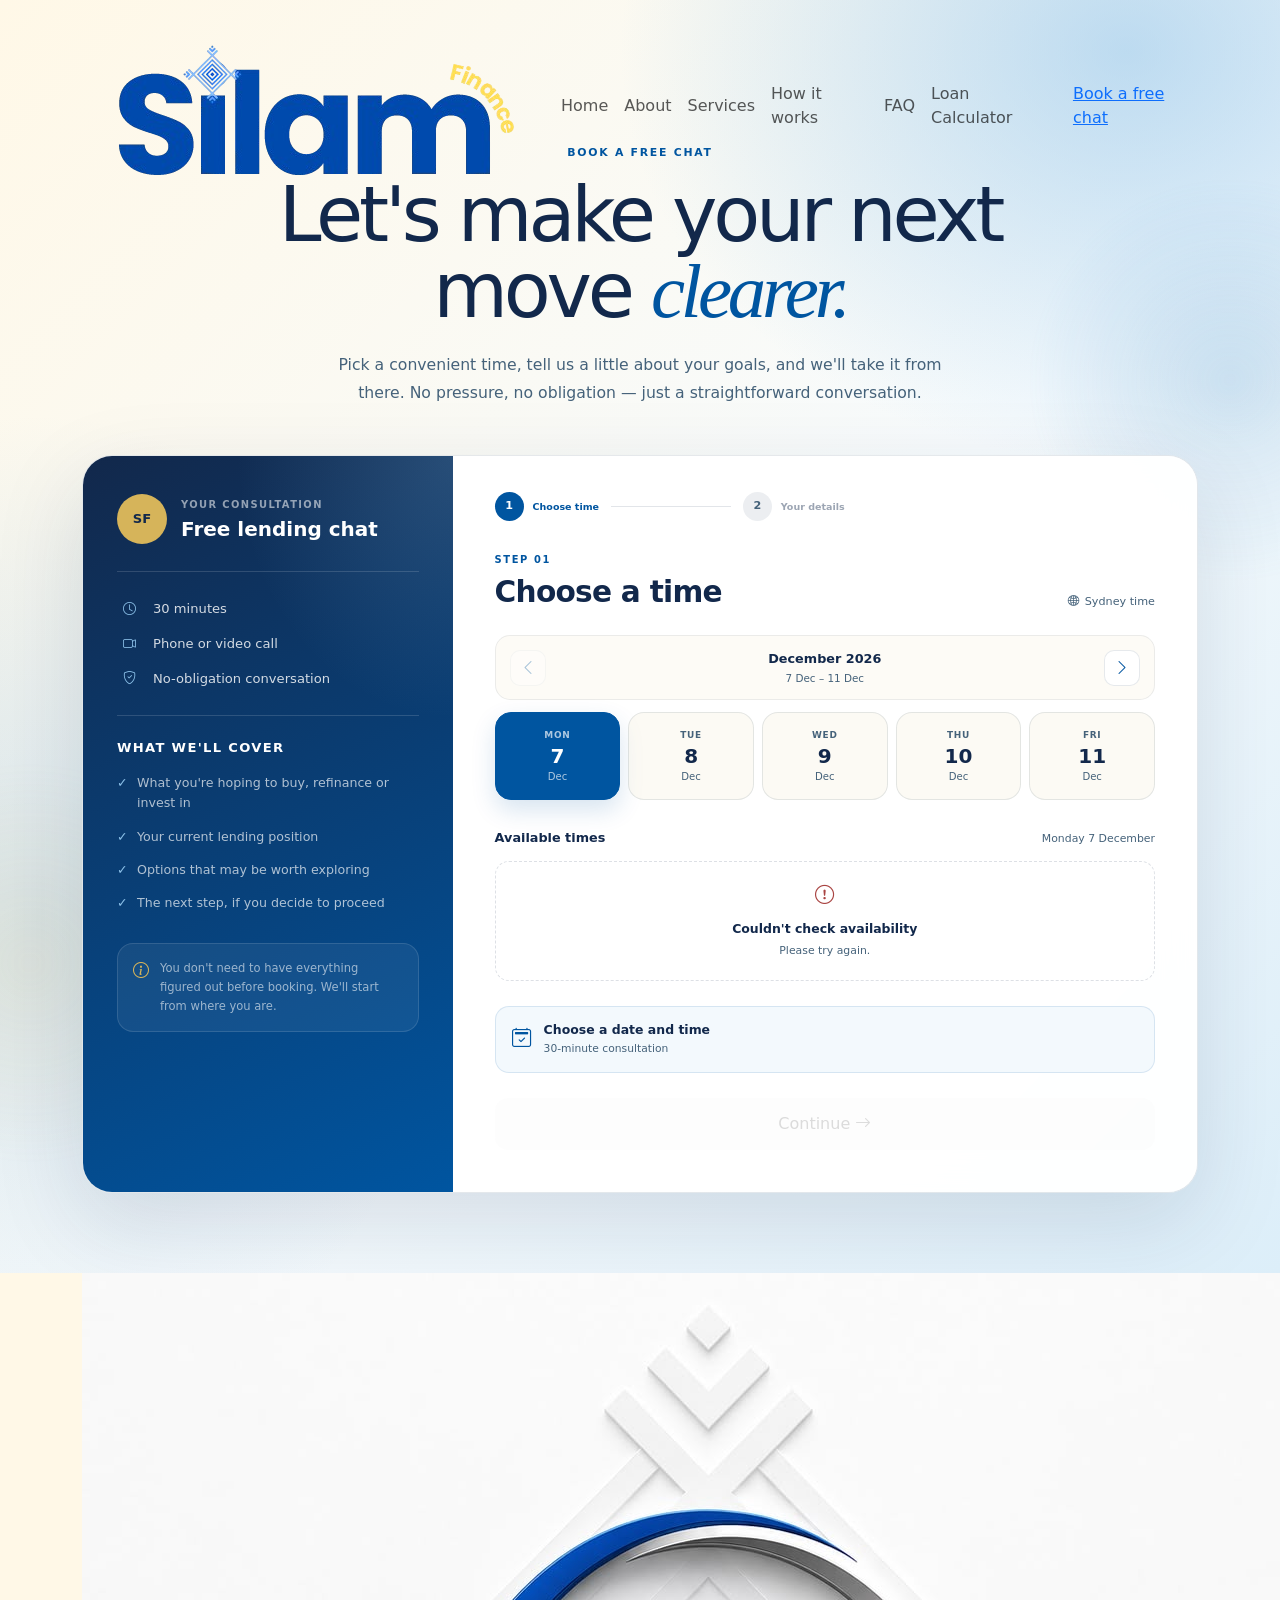
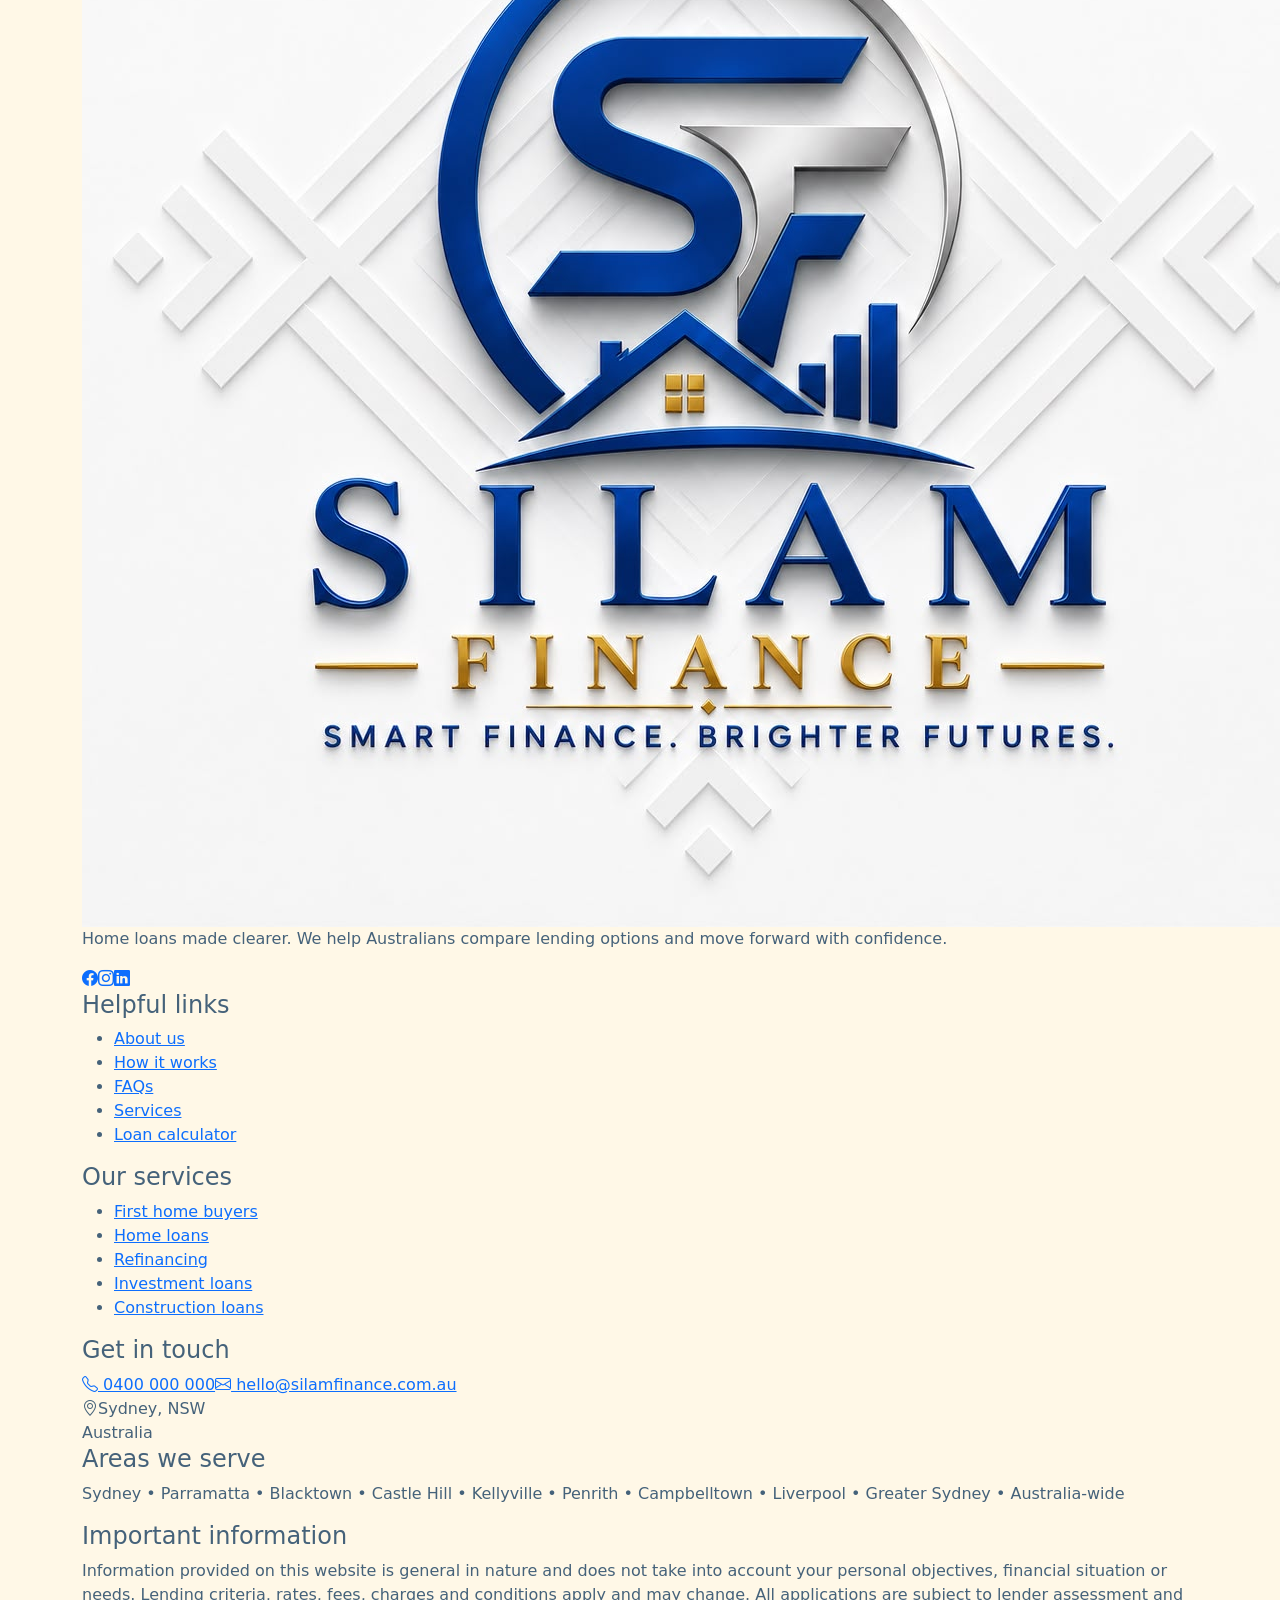
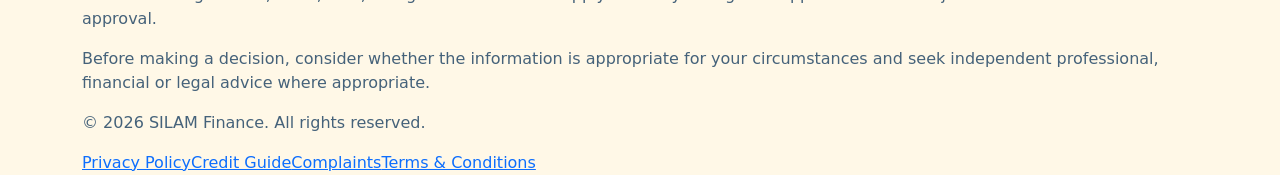
==== appointment.html @ 94c99430 "Add files via upload" ====
<!doctype html>
<html lang="en">
<head>
<meta charset="utf-8">
<meta name="viewport" content="width=device-width, initial-scale=1">
<meta name="description" content="Book a free consultation with SILAM Finance. Choose an available time and tell us how we can help.">
<title>Book a Free Chat | SILAM Finance</title>
<link rel="icon" type="image/jpeg" href="Images/logo.jpeg">
<link rel="apple-touch-icon" href="title.png">
<link rel="preconnect" href="https://fonts.googleapis.com">
<link rel="preconnect" href="https://fonts.gstatic.com" crossorigin>
<link href="https://fonts.googleapis.com/css2?family=DM+Sans:wght@400;500;600;700&display=swap" rel="stylesheet">
<link rel="stylesheet" href="https://cdn.jsdelivr.net/npm/bootstrap@5.3.3/dist/css/bootstrap.min.css">
<link rel="stylesheet" href="https://cdn.jsdelivr.net/npm/bootstrap-icons@1.11.3/font/bootstrap-icons.css">
<link rel="stylesheet" href="appointment.css">
</head>
<body class="appointment-page">
<nav class="navbar navbar-expand-lg fixed-top custom-nav">
<div class="container">
<a class="navbar-brand" href="home.html" aria-label="SILAM Finance home"><img src="Images/title.png" alt="SILAM Finance" class="navbar-logo"></a>
<button class="navbar-toggler" type="button" data-bs-toggle="collapse" data-bs-target="#appointmentMenu" aria-controls="appointmentMenu" aria-expanded="false" aria-label="Toggle navigation"><i class="bi bi-list"></i></button>
<div class="collapse navbar-collapse" id="appointmentMenu">
<ul class="navbar-nav ms-auto align-items-lg-center">
<li class="nav-item"><a class="nav-link" href="home.html#home">Home</a></li>
<li class="nav-item"><a class="nav-link" href="home.html#about">About</a></li>
<li class="nav-item"><a class="nav-link" href="home.html#services">Services</a></li>
<li class="nav-item"><a class="nav-link" href="home.html#process">How it works</a></li>
<li class="nav-item"><a class="nav-link" href="home.html#faq">FAQ</a></li>
<li class="nav-item"><a class="nav-link" href="calculator.html">Loan Calculator</a></li>
<li class="nav-item ms-lg-3"><a href="appointment.html" class="custom-btn nav-cta active-page">Book a free chat</a></li>
</ul>
</div></div></nav>

<main>
<section class="appointment-hero">
<div class="appointment-orb appointment-orb-one" aria-hidden="true"></div>
<div class="appointment-orb appointment-orb-two" aria-hidden="true"></div>
<div class="container">
<div class="appointment-intro text-center">
<p class="section-label">BOOK A FREE CHAT</p>
<h1>Let's make your next move <span>clearer.</span></h1>
<p class="appointment-lead">Pick a convenient time, tell us a little about your goals, and we'll take it from there. No pressure, no obligation — just a straightforward conversation.</p>
</div>

<div class="appointment-layout">
<aside class="appointment-sidebar">
<div class="booking-host"><div class="host-avatar">SF</div><div><span class="host-label">YOUR CONSULTATION</span><h2>Free lending chat</h2></div></div>
<div class="booking-meta">
<div><i class="bi bi-clock"></i><span>30 minutes</span></div>
<div><i class="bi bi-camera-video"></i><span>Phone or video call</span></div>
<div><i class="bi bi-shield-check"></i><span>No-obligation conversation</span></div>
</div>
<div class="sidebar-copy"><h3>What we'll cover</h3><ul>
<li>What you're hoping to buy, refinance or invest in</li>
<li>Your current lending position</li>
<li>Options that may be worth exploring</li>
<li>The next step, if you decide to proceed</li>
</ul></div>
<div class="sidebar-note"><i class="bi bi-info-circle"></i><p>You don't need to have everything figured out before booking. We'll start from where you are.</p></div>
</aside>

<section class="booking-card" aria-label="Book an appointment">
<div class="booking-progress" aria-label="Booking progress">
<div class="progress-step is-active" id="progressTime"><span>1</span><small>Choose time</small></div>
<div class="progress-line"></div>
<div class="progress-step" id="progressDetails"><span>2</span><small>Your details</small></div>
</div>
<div id="liveAlert" class="booking-alert" role="alert" aria-live="polite" hidden></div>

<form id="appointmentForm" novalidate>
<div class="booking-step" id="timeStep">
<div class="step-heading"><div><p class="mini-label">STEP 01</p><h2>Choose a time</h2></div><span class="timezone"><i class="bi bi-globe2"></i> Sydney time</span></div>

<div class="calendar-header">
<button type="button" class="calendar-nav" id="prevDays" aria-label="Previous dates"><i class="bi bi-chevron-left"></i></button>
<div><strong id="monthLabel">Available dates</strong><small id="dateRangeLabel">Loading availability…</small></div>
<button type="button" class="calendar-nav" id="nextDays" aria-label="Next dates"><i class="bi bi-chevron-right"></i></button>
</div>
<div class="date-strip" id="dateStrip" role="group" aria-label="Choose a date"></div>
<div class="time-heading"><span>Available times</span><small id="selectedDateLabel">Choose a date</small></div>
<div class="time-grid" id="timeGrid" role="group" aria-label="Choose a time"></div>

<div class="booking-selection" id="bookingSelection" aria-live="polite"><i class="bi bi-calendar2-check"></i><span><strong id="selectionSummary">Choose a date and time</strong><small>30-minute consultation</small></span></div>
<button type="button" class="custom-btn custom-btn-lg continue-btn" id="continueBtn" disabled>Continue <i class="bi bi-arrow-right"></i></button>
</div>

<div class="booking-step d-none" id="detailsStep">
<div class="step-heading"><div><p class="mini-label">STEP 02</p><h2>Your details</h2></div><button type="button" class="back-btn" id="backBtn"><i class="bi bi-arrow-left"></i> Change time</button></div>
<div class="selected-slot"><i class="bi bi-calendar2-event"></i><div><small>YOUR SELECTED TIME</small><strong id="detailsSlot">—</strong></div></div>
<div class="row g-3">
<div class="col-md-6"><label for="firstName">First name</label><input id="firstName" name="firstName" class="form-control" type="text" autocomplete="given-name" required></div>
<div class="col-md-6"><label for="lastName">Last name</label><input id="lastName" name="lastName" class="form-control" type="text" autocomplete="family-name" required></div>
<div class="col-md-6"><label for="email">Email address</label><input id="email" name="email" class="form-control" type="email" autocomplete="email" required></div>
<div class="col-md-6"><label for="phone">Phone number</label><input id="phone" name="phone" class="form-control" type="tel" autocomplete="tel" required></div>
<div class="col-12"><label for="reason">What can we help with?</label><select id="reason" name="reason" class="form-select" required><option value="" selected disabled>Select an option</option><option>Buying my first home</option><option>Buying another home</option><option>Refinancing</option><option>Investment lending</option><option>Construction lending</option><option>Commercial lending</option><option>I'm not sure yet</option></select></div>
<div class="col-12"><label for="message">Anything you'd like us to know? <span>Optional</span></label><textarea id="message" name="message" class="form-control" rows="4" placeholder="For example, tell us where you are in the process or what you'd like to discuss."></textarea></div>
</div>
<label class="consent-check"><input type="checkbox" id="consent" required><span>I understand this is an initial consultation and that no loan application is submitted by booking this chat.</span></label>
<button type="submit" class="custom-btn custom-btn-lg submit-btn" id="submitBtn"><span class="btn-label">Request my appointment</span><span class="btn-loading" hidden><span class="spinner-border spinner-border-sm" aria-hidden="true"></span> Booking…</span><i class="bi bi-arrow-up-right"></i></button>
<p class="form-disclaimer">Your details are used to arrange your consultation. Your appointment is only confirmed after the booking service accepts the selected time.</p>
</div>

<div class="booking-success d-none" id="successStep">
<div class="success-icon"><i class="bi bi-check2"></i></div><p class="mini-label">BOOKING CONFIRMED</p>
<h2>You're all set to <span>start.</span></h2>
<p id="successMessage">Your consultation has been booked successfully.</p>
<div class="success-summary"><i class="bi bi-calendar2-check"></i><strong id="successSlot">—</strong></div>
<p class="confirmation-code" id="confirmationCode"></p>
<a href="home.html" class="text-link">Back to SILAM Finance <i class="bi bi-arrow-right"></i></a>
</div>
</form>
</section></div></div></section></main>

<footer class="site-footer appointment-footer"><div class="container">
<div class="footer-top">
<div class="footer-brand"><a class="footer-logo" href="home.html"><img src="Images/logo.jpeg" alt="SILAM Finance Logo" class="footer-logo-img"></a><p>Home loans made clearer. We help Australians compare lending options and move forward with confidence.</p><div class="footer-socials"><a href="#" aria-label="Facebook"><i class="bi bi-facebook"></i></a><a href="#" aria-label="Instagram"><i class="bi bi-instagram"></i></a><a href="#" aria-label="LinkedIn"><i class="bi bi-linkedin"></i></a></div></div>
<div class="footer-column"><h4>Helpful links</h4><ul><li><a href="home.html#about">About us</a></li><li><a href="home.html#process">How it works</a></li><li><a href="home.html#faq">FAQs</a></li><li><a href="home.html#services">Services</a></li><li><a href="calculator.html">Loan calculator</a></li></ul></div>
<div class="footer-column"><h4>Our services</h4><ul><li><a href="home.html#services">First home buyers</a></li><li><a href="home.html#services">Home loans</a></li><li><a href="home.html#services">Refinancing</a></li><li><a href="home.html#services">Investment loans</a></li><li><a href="home.html#services">Construction loans</a></li></ul></div>
<div class="footer-column footer-contact"><h4>Get in touch</h4><a href="tel:0400000000"><i class="bi bi-telephone"></i> 0400 000 000</a><a href="mailto:hello@silamfinance.com.au"><i class="bi bi-envelope"></i> hello@silamfinance.com.au</a><div class="footer-address"><i class="bi bi-geo-alt"></i><span>Sydney, NSW<br>Australia</span></div></div>
</div>
<div class="footer-areas"><h4>Areas we serve</h4><p>Sydney • Parramatta • Blacktown • Castle Hill • Kellyville • Penrith • Campbelltown • Liverpool • Greater Sydney • Australia-wide</p></div>
<div class="footer-disclaimer"><h4>Important information</h4><p>Information provided on this website is general in nature and does not take into account your personal objectives, financial situation or needs. Lending criteria, rates, fees, charges and conditions apply and may change. All applications are subject to lender assessment and approval.</p><p>Before making a decision, consider whether the information is appropriate for your circumstances and seek independent professional, financial or legal advice where appropriate.</p></div>
<div class="footer-bottom"><p>© <span id="year"></span> SILAM Finance. All rights reserved.</p><div><a href="#">Privacy Policy</a><a href="#">Credit Guide</a><a href="#">Complaints</a><a href="#">Terms &amp; Conditions</a></div></div>
</div></footer>

<script src="https://cdn.jsdelivr.net/npm/bootstrap@5.3.3/dist/js/bootstrap.bundle.min.js"></script>
<script src="appointment.js"></script>
</body>
</html>
---- appointment.css ----
:root{--paper:#fff8e7;--paper-deep:#f6f0df;--sky:#8cc1e9;--sky-light:#b9ddf2;--bluebird:#438bc4;--blueberry:#0055a0;--ocean:#12284b;--ink:#173653;--copy:#45627a;--gold:#d6b45a;--white:#fff;--line:rgba(18,40,75,.10)}
.appointment-page{background:var(--paper);color:var(--copy)}
.appointment-hero{position:relative;isolation:isolate;overflow:hidden;min-height:100vh;padding:145px 0 80px;background:radial-gradient(ellipse 55% 45% at 88% 4%,rgba(140,193,233,.55),transparent 72%),radial-gradient(ellipse 45% 55% at 3% 72%,rgba(67,139,196,.18),transparent 72%),linear-gradient(135deg,var(--paper) 0%,#f7fbfd 56%,#dceef9 100%)}
.appointment-intro{position:relative;z-index:2;max-width:800px;margin:0 auto 48px}
.appointment-intro .section-label{justify-content:center;color:var(--blueberry);font-size:.68rem;font-weight:800;letter-spacing:.16em}
.appointment-intro h1{margin:10px 0 0;color:var(--ocean);font-size:clamp(2.8rem,6vw,5.3rem);font-weight:500;line-height:.98;letter-spacing:-.055em}
.appointment-intro h1 span,.booking-success h2 span{color:var(--blueberry);font-family:Georgia,"Times New Roman",serif;font-style:italic;font-weight:400}
.appointment-lead{max-width:650px;margin:22px auto 0;color:var(--copy);font-size:.98rem;line-height:1.8}
.appointment-orb{position:absolute;z-index:-1;pointer-events:none;border-radius:50%;filter:blur(3px)}
.appointment-orb-one{top:170px;right:-160px;width:420px;height:420px;background:radial-gradient(circle,rgba(67,139,196,.18),transparent 68%)}
.appointment-orb-two{bottom:100px;left:-180px;width:420px;height:420px;background:radial-gradient(circle,rgba(214,180,90,.12),transparent 68%)}
.appointment-layout{position:relative;z-index:2;display:grid;grid-template-columns:minmax(275px,.72fr) minmax(600px,1.45fr);max-width:1140px;margin:0 auto;overflow:hidden;border:1px solid var(--line);border-radius:30px;background:rgba(255,255,255,.78);box-shadow:0 30px 90px rgba(18,40,75,.13);backdrop-filter:blur(16px)}
.appointment-sidebar{padding:38px 34px;color:var(--white);background:radial-gradient(ellipse 90% 55% at 100% 0%,rgba(140,193,233,.20),transparent 65%),linear-gradient(155deg,var(--ocean),var(--blueberry))}
.booking-host{display:flex;align-items:center;gap:14px;padding-bottom:27px;border-bottom:1px solid rgba(255,255,255,.14)}
.host-avatar{width:50px;height:50px;display:grid;place-items:center;flex:0 0 auto;border-radius:50%;background:var(--gold);color:var(--ocean);font-size:.82rem;font-weight:800}
.host-label{display:block;margin-bottom:4px;color:rgba(255,255,255,.55);font-size:.62rem;font-weight:800;letter-spacing:.14em}
.booking-host h2{margin:0;color:var(--white);font-size:1.25rem;font-weight:600}
.booking-meta{display:grid;gap:15px;padding:27px 0}.booking-meta div{display:flex;align-items:center;gap:12px;color:rgba(255,255,255,.82);font-size:.82rem}.booking-meta i{width:24px;color:var(--sky);text-align:center}
.sidebar-copy{padding-top:24px;border-top:1px solid rgba(255,255,255,.14)}.sidebar-copy h3{margin:0 0 17px;color:#fff;font-size:.82rem;font-weight:800;letter-spacing:.1em;text-transform:uppercase}.sidebar-copy ul{display:grid;gap:13px;padding:0;margin:0;list-style:none}.sidebar-copy li{position:relative;padding-left:20px;color:rgba(255,255,255,.68);font-size:.79rem;line-height:1.6}.sidebar-copy li:before{content:"✓";position:absolute;left:0;color:var(--sky);font-weight:800}
.sidebar-note{display:flex;gap:11px;margin-top:30px;padding:15px;border:1px solid rgba(255,255,255,.12);border-radius:16px;background:rgba(255,255,255,.06)}.sidebar-note i{flex:0 0 auto;color:var(--gold)}.sidebar-note p{margin:0;color:rgba(255,255,255,.58);font-size:.72rem;line-height:1.65}
.booking-card{min-width:0;padding:36px 42px 42px;background:rgba(255,255,255,.84)}
.booking-progress{display:flex;align-items:center;width:min(100%,350px);margin-bottom:32px}.progress-step{display:flex;align-items:center;gap:9px;color:rgba(18,40,75,.42);font-size:.68rem;font-weight:700;white-space:nowrap}.progress-step span{width:29px;height:29px;display:grid;place-items:center;border-radius:50%;background:rgba(18,40,75,.08);color:var(--copy);font-size:.7rem}.progress-step.is-active{color:var(--blueberry)}.progress-step.is-active span{background:var(--blueberry);color:#fff}.progress-line{flex:1;min-width:28px;height:1px;margin:0 12px;background:rgba(18,40,75,.12)}
.booking-alert{margin:0 0 20px;padding:12px 14px;border:1px solid rgba(180,40,40,.18);border-radius:12px;background:rgba(180,40,40,.06);color:#8b2929;font-size:.76rem;line-height:1.5}.booking-alert.success{border-color:rgba(0,85,160,.18);background:rgba(140,193,233,.10);color:var(--blueberry)}
.step-heading{display:flex;align-items:flex-end;justify-content:space-between;gap:20px;margin-bottom:24px}.mini-label{margin:0 0 7px;color:var(--blueberry);font-size:.62rem;font-weight:800;letter-spacing:.16em}.step-heading h2{margin:0;color:var(--ocean);font-size:1.85rem;font-weight:600;letter-spacing:-.025em}.timezone{display:inline-flex;align-items:center;gap:6px;color:var(--copy);font-size:.7rem;white-space:nowrap}
.calendar-header{display:flex;align-items:center;justify-content:space-between;gap:15px;margin-bottom:12px;padding:13px 14px;border:1px solid rgba(18,40,75,.08);border-radius:15px;background:rgba(246,240,223,.28)}.calendar-header>div{display:flex;flex-direction:column;gap:3px;text-align:center}.calendar-header strong{color:var(--ocean);font-size:.8rem}.calendar-header small{color:var(--copy);font-size:.65rem}.calendar-nav{width:36px;height:36px;display:grid;place-items:center;border:1px solid var(--line);border-radius:10px;background:#fff;color:var(--blueberry);transition:.2s}.calendar-nav:hover:not(:disabled){transform:translateY(-1px);border-color:rgba(0,85,160,.28)}.calendar-nav:disabled{opacity:.35;cursor:not-allowed}
.date-strip{display:grid;grid-template-columns:repeat(5,1fr);gap:8px}.date-option,.time-option{border:1px solid var(--line);background:rgba(246,240,223,.34);color:var(--ocean);cursor:pointer;transition:border-color .2s,background .2s,color .2s,transform .2s,box-shadow .2s}.date-option{min-height:88px;display:flex;flex-direction:column;align-items:center;justify-content:center;gap:2px;border-radius:16px}.date-option span{color:var(--copy);font-size:.56rem;font-weight:800;letter-spacing:.08em}.date-option strong{font-size:1.25rem;font-weight:600;line-height:1.1}.date-option small{color:var(--copy);font-size:.63rem}.date-option:hover,.time-option:hover{transform:translateY(-2px);border-color:rgba(0,85,160,.28)}.date-option.selected,.time-option.selected{border-color:var(--blueberry);background:var(--blueberry);color:#fff;box-shadow:0 10px 25px rgba(0,85,160,.16)}.date-option.selected span,.date-option.selected small{color:rgba(255,255,255,.68)}
.time-heading{display:flex;align-items:baseline;justify-content:space-between;gap:20px;margin:28px 0 13px}.time-heading>span{color:var(--ocean);font-size:.8rem;font-weight:800}.time-heading small{color:var(--copy);font-size:.68rem}.time-grid{display:grid;grid-template-columns:repeat(4,1fr);gap:9px}.time-option{min-height:46px;border-radius:12px;font-size:.76rem;font-weight:700}
.booking-selection,.selected-slot{display:flex;align-items:center;gap:13px;margin:25px 0;padding:14px 16px;border:1px solid rgba(0,85,160,.12);border-radius:14px;background:rgba(140,193,233,.10)}.booking-selection>i,.selected-slot>i{color:var(--blueberry);font-size:1.2rem}.booking-selection span,.selected-slot div{display:flex;flex-direction:column;gap:2px}.booking-selection strong,.selected-slot strong{color:var(--ocean);font-size:.78rem}.booking-selection small,.selected-slot small{color:var(--copy);font-size:.67rem}.selected-slot small{color:var(--blueberry);font-weight:800;letter-spacing:.12em}
.continue-btn,.submit-btn{width:100%}.custom-btn-lg{min-height:52px;border:0;border-radius:13px}.continue-btn:disabled{opacity:.48;cursor:not-allowed;transform:none}.back-btn{padding:7px 0;border:0;background:transparent;color:var(--blueberry);font-size:.73rem;font-weight:700}.back-btn:hover{color:var(--ocean)}
.booking-card label:not(.consent-check){display:block;margin:0 0 7px;color:var(--ocean);font-size:.73rem;font-weight:700}.booking-card label span{color:rgba(69,98,122,.65);font-weight:500}.booking-card .form-control,.booking-card .form-select{min-height:48px;border:1px solid rgba(18,40,75,.12);border-radius:12px;background:rgba(255,255,255,.8);color:var(--ocean);font-size:.8rem;box-shadow:none}.booking-card textarea.form-control{min-height:105px;resize:vertical}.booking-card .form-control::placeholder{color:rgba(69,98,122,.48)}.booking-card .form-control:focus,.booking-card .form-select:focus{border-color:rgba(0,85,160,.45);box-shadow:0 0 0 4px rgba(0,85,160,.08)}
.consent-check{display:flex;align-items:flex-start;gap:10px;margin:20px 0;color:var(--copy);font-size:.68rem;line-height:1.6;cursor:pointer}.consent-check input{width:16px;height:16px;flex:0 0 auto;margin-top:2px;accent-color:var(--blueberry)}
.form-disclaimer{margin:13px 0 0;color:rgba(69,98,122,.58);font-size:.62rem;line-height:1.65;text-align:center}.btn-loading{align-items:center;gap:8px}
.booking-success{min-height:500px;display:flex;flex-direction:column;align-items:center;justify-content:center;padding:30px;text-align:center}.success-icon{width:68px;height:68px;display:grid;place-items:center;margin-bottom:22px;border-radius:50%;background:var(--blueberry);color:#fff;font-size:1.7rem;box-shadow:0 18px 40px rgba(0,85,160,.2)}.booking-success h2{margin:0;color:var(--ocean);font-size:clamp(2rem,4vw,3.2rem);font-weight:500;letter-spacing:-.04em}.booking-success>p:not(.mini-label):not(.confirmation-code){max-width:500px;margin:16px auto 24px;color:var(--copy);font-size:.88rem;line-height:1.75}.success-summary{display:inline-flex;align-items:center;gap:10px;margin-bottom:12px;padding:13px 17px;border-radius:13px;background:rgba(140,193,233,.12);color:var(--ocean);font-size:.78rem}.success-summary i{color:var(--blueberry)}.confirmation-code{margin:0 0 24px;color:var(--blueberry);font-size:.72rem;font-weight:800;letter-spacing:.08em}.appointment-page .text-link{color:var(--blueberry);text-decoration:none;font-weight:700}.appointment-page .text-link:hover{color:var(--ocean)}
@media(max-width:991.98px){.appointment-hero{padding-top:125px}.appointment-layout{grid-template-columns:1fr;max-width:760px}.appointment-sidebar{padding:30px}.sidebar-copy{display:none}.sidebar-note{margin-top:5px}.booking-card{padding:34px}}
@media(max-width:767.98px){.appointment-hero{padding:112px 0 55px}.appointment-intro{margin-bottom:35px}.appointment-intro h1{font-size:clamp(2.7rem,13vw,4rem)}.appointment-lead{font-size:.9rem}.appointment-layout{border-radius:22px}.appointment-sidebar{padding:25px 22px}.booking-card{padding:25px 20px 28px}.booking-progress{margin-bottom:27px}.progress-step small{display:none}.step-heading{align-items:flex-start;flex-direction:column;gap:9px}.date-strip{gap:6px}.date-option{min-height:78px}.date-option strong{font-size:1.05rem}.time-grid{grid-template-columns:repeat(2,1fr)}}
@media(max-width:479.98px){.date-option{min-height:72px}.date-option small{display:none}.calendar-header{padding:10px}.booking-selection{align-items:flex-start}}

.availability-loading {
  grid-column: 1 / -1;
  min-height: 90px;
  display: flex;
  align-items: center;
  justify-content: center;
  gap: 9px;
  border: 1px dashed rgba(18,40,75,.14);
  border-radius: 14px;
  color: var(--copy);
  font-size: .75rem;
}

.time-option.unavailable {
  position: relative;
  cursor: not-allowed;
  opacity: .45;
  background: rgba(18,40,75,.035);
  color: var(--copy);
  transform: none;
}

.time-option.unavailable span {
  display: block;
}

.time-option.unavailable small {
  display: block;
  margin-top: 2px;
  font-size: .55rem;
  font-weight: 600;
}

.time-option.unavailable:hover {
  transform: none;
  border-color: var(--line);
}

.no-availability {
  grid-column: 1 / -1;
  min-height: 120px;
  display: flex;
  flex-direction: column;
  align-items: center;
  justify-content: center;
  gap: 5px;
  border: 1px dashed rgba(18,40,75,.14);
  border-radius: 14px;
  color: var(--copy);
  text-align: center;
}

.no-availability i {
  margin-bottom: 4px;
  color: var(--blueberry);
  font-size: 1.2rem;
}

.no-availability strong {
  color: var(--ocean);
  font-size: .78rem;
}

.no-availability span {
  font-size: .68rem;
}

.no-availability.error i {
  color: #a94442;
}
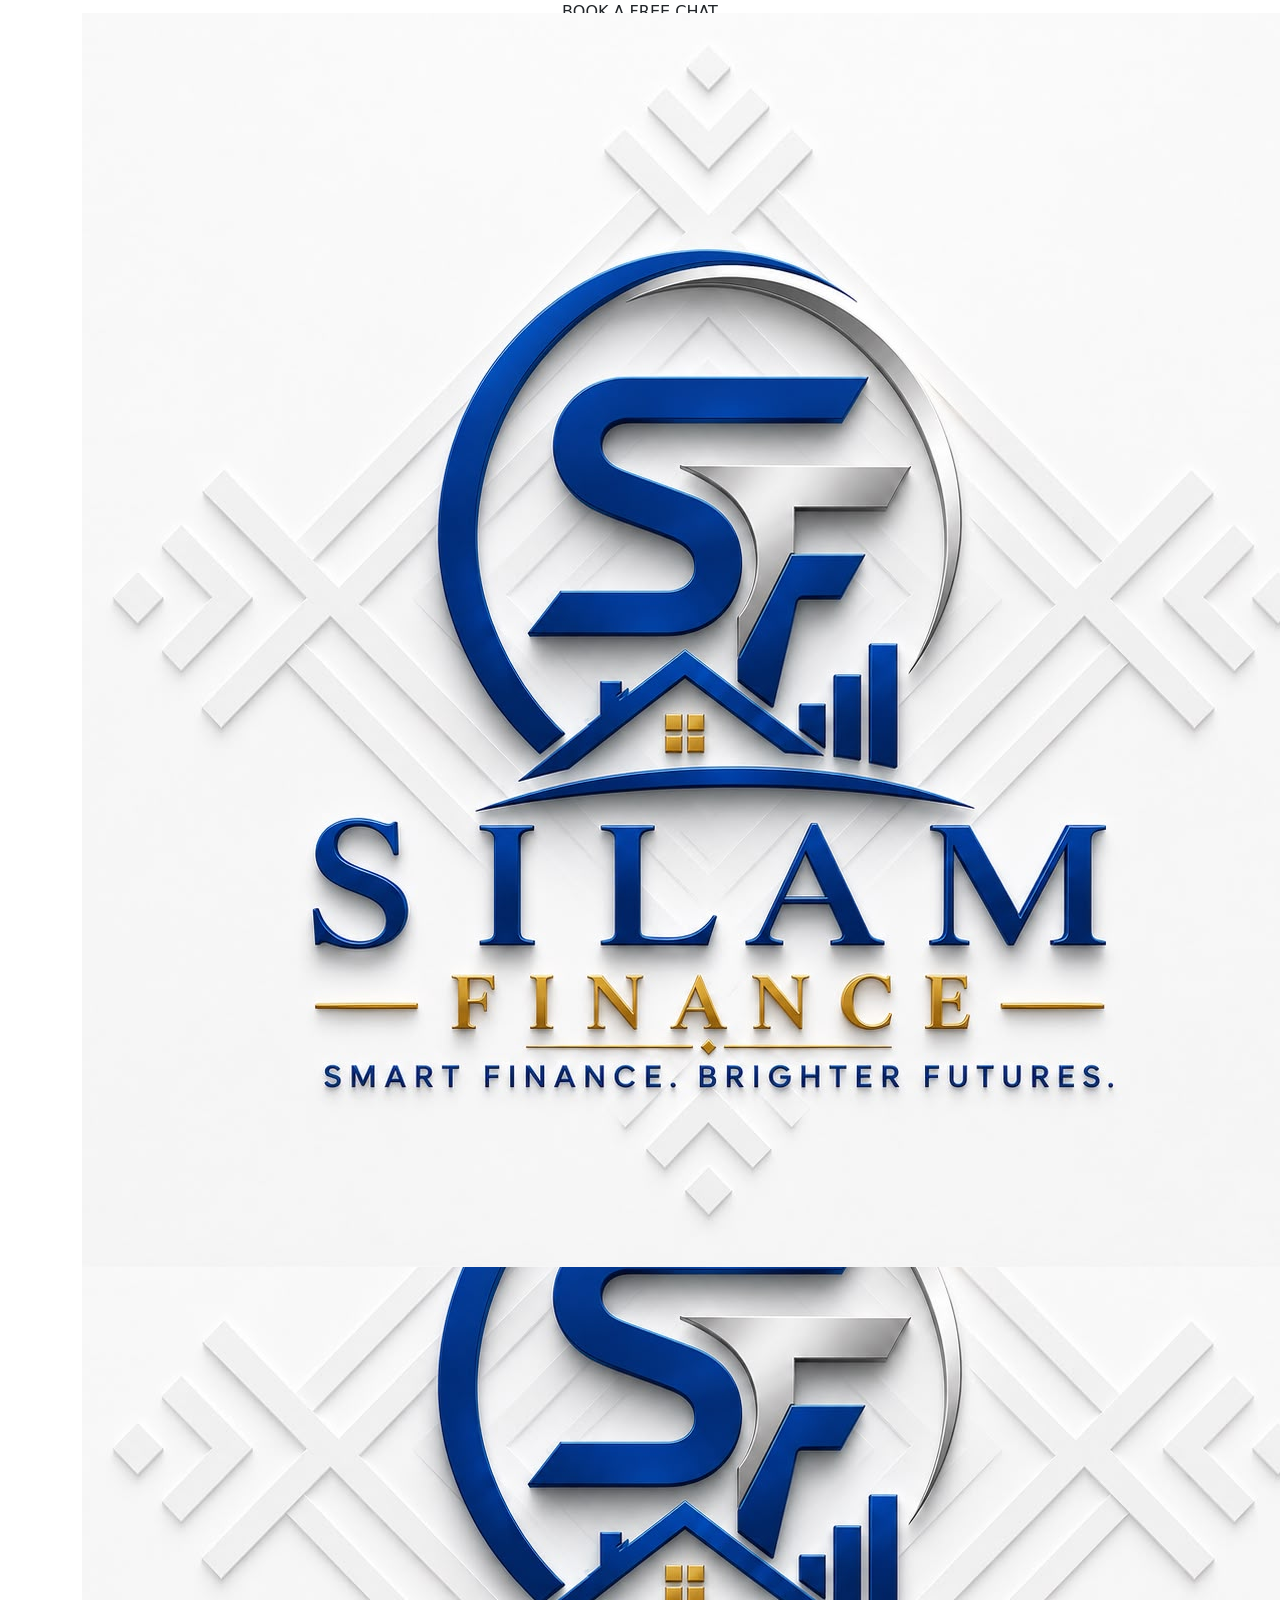
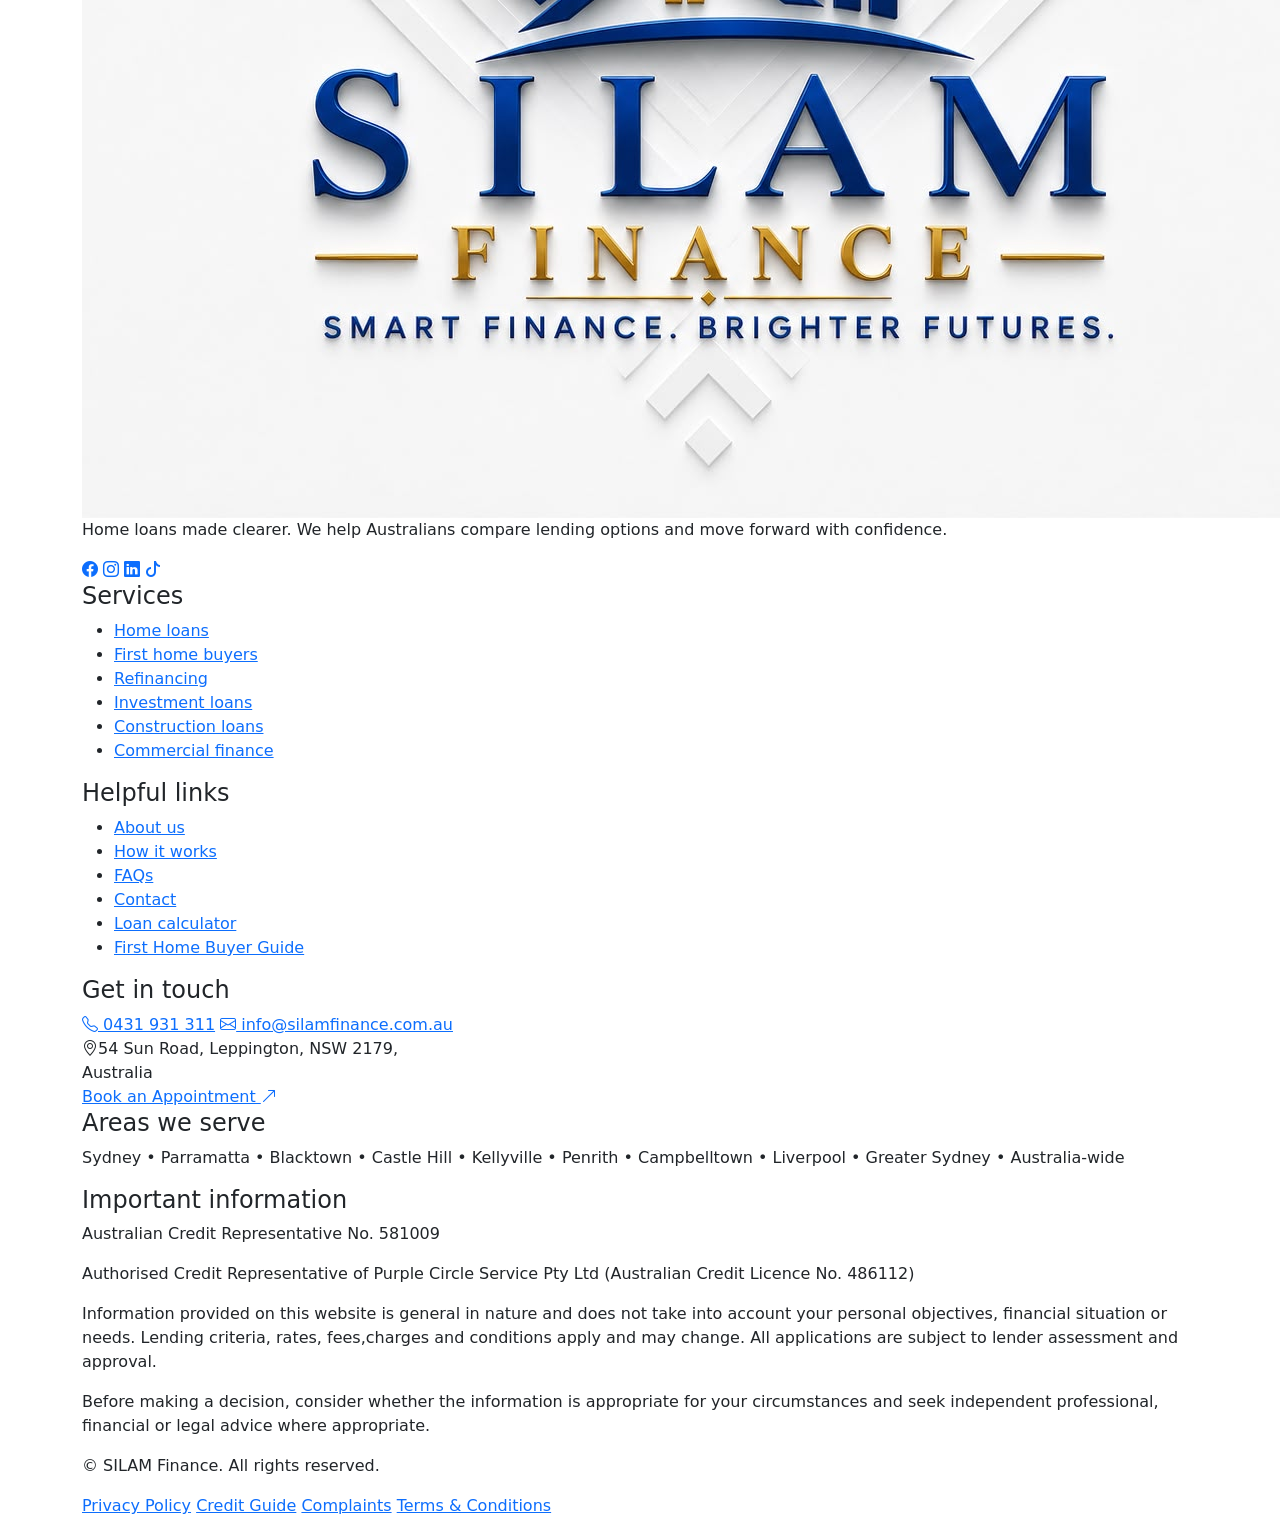
==== commit c6182881: "Add files via upload" ====
--- a/appointment.html
+++ b/appointment.html
@@ -1,129 +1,227 @@
 <!doctype html>
 <html lang="en">
 <head>
-<meta charset="utf-8">
-<meta name="viewport" content="width=device-width, initial-scale=1">
-<meta name="description" content="Book a free consultation with SILAM Finance. Choose an available time and tell us how we can help.">
-<title>Book a Free Chat | SILAM Finance</title>
-<link rel="icon" type="image/jpeg" href="Images/logo.jpeg">
-<link rel="apple-touch-icon" href="title.png">
-<link rel="preconnect" href="https://fonts.googleapis.com">
-<link rel="preconnect" href="https://fonts.gstatic.com" crossorigin>
-<link href="https://fonts.googleapis.com/css2?family=DM+Sans:wght@400;500;600;700&display=swap" rel="stylesheet">
-<link rel="stylesheet" href="https://cdn.jsdelivr.net/npm/bootstrap@5.3.3/dist/css/bootstrap.min.css">
-<link rel="stylesheet" href="https://cdn.jsdelivr.net/npm/bootstrap-icons@1.11.3/font/bootstrap-icons.css">
-<link rel="stylesheet" href="appointment.css">
+    <meta charset="utf-8">
+    <meta name="viewport" content="width=device-width, initial-scale=1">
+    <meta name="description" content="Book a free consultation with SILAM Finance. Choose an available time and tell us how we can help.">
+    <title>Book a Free Chat | SILAM Finance</title>
+    <link rel="icon" type="image/jpeg" href="Images/logo.jpeg">
+    <link rel="apple-touch-icon" href="title.png">
+    <link rel="preconnect" href="https://fonts.googleapis.com">
+    <link rel="preconnect" href="https://fonts.gstatic.com" crossorigin>
+    <link href="https://fonts.googleapis.com/css2?family=DM+Sans:wght@400;500;600;700&display=swap" rel="stylesheet">
+    <link rel="stylesheet" href="https://cdn.jsdelivr.net/npm/bootstrap@5.3.3/dist/css/bootstrap.min.css">
+    <link rel="stylesheet" href="https://cdn.jsdelivr.net/npm/bootstrap-icons@1.11.3/font/bootstrap-icons.css">
+    <link rel="stylesheet" href="css/appointment.css">
+    <link rel="stylesheet" href="css/style.css">
+    <link rel="stylesheet" href="css/site-chrome.css">
 </head>
+
 <body class="appointment-page">
-<nav class="navbar navbar-expand-lg fixed-top custom-nav">
-<div class="container">
-<a class="navbar-brand" href="home.html" aria-label="SILAM Finance home"><img src="Images/title.png" alt="SILAM Finance" class="navbar-logo"></a>
-<button class="navbar-toggler" type="button" data-bs-toggle="collapse" data-bs-target="#appointmentMenu" aria-controls="appointmentMenu" aria-expanded="false" aria-label="Toggle navigation"><i class="bi bi-list"></i></button>
-<div class="collapse navbar-collapse" id="appointmentMenu">
-<ul class="navbar-nav ms-auto align-items-lg-center">
-<li class="nav-item"><a class="nav-link" href="home.html#home">Home</a></li>
-<li class="nav-item"><a class="nav-link" href="home.html#about">About</a></li>
-<li class="nav-item"><a class="nav-link" href="home.html#services">Services</a></li>
-<li class="nav-item"><a class="nav-link" href="home.html#process">How it works</a></li>
-<li class="nav-item"><a class="nav-link" href="home.html#faq">FAQ</a></li>
-<li class="nav-item"><a class="nav-link" href="calculator.html">Loan Calculator</a></li>
-<li class="nav-item ms-lg-3"><a href="appointment.html" class="custom-btn nav-cta active-page">Book a free chat</a></li>
-</ul>
-</div></div></nav>
-
-<main>
-<section class="appointment-hero">
-<div class="appointment-orb appointment-orb-one" aria-hidden="true"></div>
-<div class="appointment-orb appointment-orb-two" aria-hidden="true"></div>
-<div class="container">
-<div class="appointment-intro text-center">
-<p class="section-label">BOOK A FREE CHAT</p>
-<h1>Let's make your next move <span>clearer.</span></h1>
-<p class="appointment-lead">Pick a convenient time, tell us a little about your goals, and we'll take it from there. No pressure, no obligation — just a straightforward conversation.</p>
-</div>
-
-<div class="appointment-layout">
-<aside class="appointment-sidebar">
-<div class="booking-host"><div class="host-avatar">SF</div><div><span class="host-label">YOUR CONSULTATION</span><h2>Free lending chat</h2></div></div>
-<div class="booking-meta">
-<div><i class="bi bi-clock"></i><span>30 minutes</span></div>
-<div><i class="bi bi-camera-video"></i><span>Phone or video call</span></div>
-<div><i class="bi bi-shield-check"></i><span>No-obligation conversation</span></div>
-</div>
-<div class="sidebar-copy"><h3>What we'll cover</h3><ul>
-<li>What you're hoping to buy, refinance or invest in</li>
-<li>Your current lending position</li>
-<li>Options that may be worth exploring</li>
-<li>The next step, if you decide to proceed</li>
-</ul></div>
-<div class="sidebar-note"><i class="bi bi-info-circle"></i><p>You don't need to have everything figured out before booking. We'll start from where you are.</p></div>
-</aside>
-
-<section class="booking-card" aria-label="Book an appointment">
-<div class="booking-progress" aria-label="Booking progress">
-<div class="progress-step is-active" id="progressTime"><span>1</span><small>Choose time</small></div>
-<div class="progress-line"></div>
-<div class="progress-step" id="progressDetails"><span>2</span><small>Your details</small></div>
-</div>
-<div id="liveAlert" class="booking-alert" role="alert" aria-live="polite" hidden></div>
-
-<form id="appointmentForm" novalidate>
-<div class="booking-step" id="timeStep">
-<div class="step-heading"><div><p class="mini-label">STEP 01</p><h2>Choose a time</h2></div><span class="timezone"><i class="bi bi-globe2"></i> Sydney time</span></div>
-
-<div class="calendar-header">
-<button type="button" class="calendar-nav" id="prevDays" aria-label="Previous dates"><i class="bi bi-chevron-left"></i></button>
-<div><strong id="monthLabel">Available dates</strong><small id="dateRangeLabel">Loading availability…</small></div>
-<button type="button" class="calendar-nav" id="nextDays" aria-label="Next dates"><i class="bi bi-chevron-right"></i></button>
-</div>
-<div class="date-strip" id="dateStrip" role="group" aria-label="Choose a date"></div>
-<div class="time-heading"><span>Available times</span><small id="selectedDateLabel">Choose a date</small></div>
-<div class="time-grid" id="timeGrid" role="group" aria-label="Choose a time"></div>
-
-<div class="booking-selection" id="bookingSelection" aria-live="polite"><i class="bi bi-calendar2-check"></i><span><strong id="selectionSummary">Choose a date and time</strong><small>30-minute consultation</small></span></div>
-<button type="button" class="custom-btn custom-btn-lg continue-btn" id="continueBtn" disabled>Continue <i class="bi bi-arrow-right"></i></button>
-</div>
-
-<div class="booking-step d-none" id="detailsStep">
-<div class="step-heading"><div><p class="mini-label">STEP 02</p><h2>Your details</h2></div><button type="button" class="back-btn" id="backBtn"><i class="bi bi-arrow-left"></i> Change time</button></div>
-<div class="selected-slot"><i class="bi bi-calendar2-event"></i><div><small>YOUR SELECTED TIME</small><strong id="detailsSlot">—</strong></div></div>
-<div class="row g-3">
-<div class="col-md-6"><label for="firstName">First name</label><input id="firstName" name="firstName" class="form-control" type="text" autocomplete="given-name" required></div>
-<div class="col-md-6"><label for="lastName">Last name</label><input id="lastName" name="lastName" class="form-control" type="text" autocomplete="family-name" required></div>
-<div class="col-md-6"><label for="email">Email address</label><input id="email" name="email" class="form-control" type="email" autocomplete="email" required></div>
-<div class="col-md-6"><label for="phone">Phone number</label><input id="phone" name="phone" class="form-control" type="tel" autocomplete="tel" required></div>
-<div class="col-12"><label for="reason">What can we help with?</label><select id="reason" name="reason" class="form-select" required><option value="" selected disabled>Select an option</option><option>Buying my first home</option><option>Buying another home</option><option>Refinancing</option><option>Investment lending</option><option>Construction lending</option><option>Commercial lending</option><option>I'm not sure yet</option></select></div>
-<div class="col-12"><label for="message">Anything you'd like us to know? <span>Optional</span></label><textarea id="message" name="message" class="form-control" rows="4" placeholder="For example, tell us where you are in the process or what you'd like to discuss."></textarea></div>
-</div>
-<label class="consent-check"><input type="checkbox" id="consent" required><span>I understand this is an initial consultation and that no loan application is submitted by booking this chat.</span></label>
-<button type="submit" class="custom-btn custom-btn-lg submit-btn" id="submitBtn"><span class="btn-label">Request my appointment</span><span class="btn-loading" hidden><span class="spinner-border spinner-border-sm" aria-hidden="true"></span> Booking…</span><i class="bi bi-arrow-up-right"></i></button>
-<p class="form-disclaimer">Your details are used to arrange your consultation. Your appointment is only confirmed after the booking service accepts the selected time.</p>
-</div>
-
-<div class="booking-success d-none" id="successStep">
-<div class="success-icon"><i class="bi bi-check2"></i></div><p class="mini-label">BOOKING CONFIRMED</p>
-<h2>You're all set to <span>start.</span></h2>
-<p id="successMessage">Your consultation has been booked successfully.</p>
-<div class="success-summary"><i class="bi bi-calendar2-check"></i><strong id="successSlot">—</strong></div>
-<p class="confirmation-code" id="confirmationCode"></p>
-<a href="home.html" class="text-link">Back to SILAM Finance <i class="bi bi-arrow-right"></i></a>
-</div>
-</form>
-</section></div></div></section></main>
-
-<footer class="site-footer appointment-footer"><div class="container">
-<div class="footer-top">
-<div class="footer-brand"><a class="footer-logo" href="home.html"><img src="Images/logo.jpeg" alt="SILAM Finance Logo" class="footer-logo-img"></a><p>Home loans made clearer. We help Australians compare lending options and move forward with confidence.</p><div class="footer-socials"><a href="#" aria-label="Facebook"><i class="bi bi-facebook"></i></a><a href="#" aria-label="Instagram"><i class="bi bi-instagram"></i></a><a href="#" aria-label="LinkedIn"><i class="bi bi-linkedin"></i></a></div></div>
-<div class="footer-column"><h4>Helpful links</h4><ul><li><a href="home.html#about">About us</a></li><li><a href="home.html#process">How it works</a></li><li><a href="home.html#faq">FAQs</a></li><li><a href="home.html#services">Services</a></li><li><a href="calculator.html">Loan calculator</a></li></ul></div>
-<div class="footer-column"><h4>Our services</h4><ul><li><a href="home.html#services">First home buyers</a></li><li><a href="home.html#services">Home loans</a></li><li><a href="home.html#services">Refinancing</a></li><li><a href="home.html#services">Investment loans</a></li><li><a href="home.html#services">Construction loans</a></li></ul></div>
-<div class="footer-column footer-contact"><h4>Get in touch</h4><a href="tel:0400000000"><i class="bi bi-telephone"></i> 0400 000 000</a><a href="mailto:hello@silamfinance.com.au"><i class="bi bi-envelope"></i> hello@silamfinance.com.au</a><div class="footer-address"><i class="bi bi-geo-alt"></i><span>Sydney, NSW<br>Australia</span></div></div>
-</div>
-<div class="footer-areas"><h4>Areas we serve</h4><p>Sydney • Parramatta • Blacktown • Castle Hill • Kellyville • Penrith • Campbelltown • Liverpool • Greater Sydney • Australia-wide</p></div>
-<div class="footer-disclaimer"><h4>Important information</h4><p>Information provided on this website is general in nature and does not take into account your personal objectives, financial situation or needs. Lending criteria, rates, fees, charges and conditions apply and may change. All applications are subject to lender assessment and approval.</p><p>Before making a decision, consider whether the information is appropriate for your circumstances and seek independent professional, financial or legal advice where appropriate.</p></div>
-<div class="footer-bottom"><p>© <span id="year"></span> SILAM Finance. All rights reserved.</p><div><a href="#">Privacy Policy</a><a href="#">Credit Guide</a><a href="#">Complaints</a><a href="#">Terms &amp; Conditions</a></div></div>
-</div></footer>
-
-<script src="https://cdn.jsdelivr.net/npm/bootstrap@5.3.3/dist/js/bootstrap.bundle.min.js"></script>
-<script src="appointment.js"></script>
+ 
+<nav class="navbar navbar-expand-lg fixed-top custom-nav"><div class="container">
+            <a class="navbar-brand" href="index.html" aria-label="SILAM Finance home">
+                <img src="Images/logo.jpeg" alt="SILAM Finance" class="navbar-logo"></a>
+                <button class="navbar-toggler" type="button" data-bs-toggle="collapse" data-bs-target="#menu" aria-controls="menu" aria-expanded="false" aria-label="Toggle navigation"><i class="bi bi-list"></i></button>
+                <div class="collapse navbar-collapse" id="menu">
+                    <ul class="navbar-nav ms-auto align-items-lg-center">
+                        <li class="nav-item"><a class="nav-link" href="index.html#home">Home</a></li>
+                        <li class="nav-item"><a class="nav-link" href="index.html#about">About</a></li>
+                        <li class="nav-item"><a class="nav-link" href="index.html#services">Services</a></li>
+                        <li class="nav-item"><a class="nav-link" href="index.html#process">How it works</a></li>
+                        <li class="nav-item"><a class="nav-link" href="index.html#faq">FAQ</a></li>
+                        <li class="nav-item"><a class="nav-link" href="guide.html">First home guide</a></li>
+                        <li class="nav-item"><a class="nav-link" href="calculator.html">Loan Calculator</a></li>
+                        <li class="nav-item ms-lg-3"><a href="appointment.html" class="custom-btn nav-cta">Book an Appointment</a></li>
+                    </ul>
+                </div>
+            </div>
+        </nav>
+    <main>
+        <section class="appointment-hero">
+            <div class="appointment-orb appointment-orb-one" aria-hidden="true"></div>
+            <div class="appointment-orb appointment-orb-two" aria-hidden="true"></div>
+            <div class="container">
+                <div class="appointment-intro text-center">
+                    <p class="section-label">BOOK A FREE CHAT</p>
+                    <h1>Let's make your next move <span>clearer.</span></h1>
+                    <p class="appointment-lead">Pick a convenient time, tell us a little about your goals, and we'll take it from there. No pressure, no obligation — just a straightforward conversation.</p>
+                </div>
+                <div class="appointment-layout">
+                    <aside class="appointment-sidebar">
+                        <div class="booking-host">
+                            <div class="host-avatar">SF</div>
+                            <div><span class="host-label">YOUR CONSULTATION</span>
+                                <h2>Free lending chat</h2>
+                            </div>
+                        </div>
+                        <div class="booking-meta">
+                            <div><i class="bi bi-clock"></i><span>30 minutes</span></div>
+                            <div><i class="bi bi-camera-video"></i><span>Phone or video call</span></div>
+                            <div><i class="bi bi-shield-check"></i><span>No-obligation conversation</span></div>
+                        </div>
+                        <div class="sidebar-copy"><h3>What we'll cover</h3><ul>
+                            <li>What you're hoping to buy, refinance or invest in</li>
+                            <li>Your current lending position</li>
+                            <li>Options that may be worth exploring</li>
+                            <li>The next step, if you decide to proceed</li>
+                        </ul></div>
+                        <div class="sidebar-note"><i class="bi bi-info-circle"></i><p>You don't need to have everything figured out before booking. We'll start from where you are.</p></div>
+                    </aside>
+                    <section class="booking-card" aria-label="Book an appointment">
+                        <div class="booking-progress" aria-label="Booking progress">
+                            <div class="progress-step is-active" id="progressTime">
+                                <span>1</span><small>Choose time</small></div>
+                            <div class="progress-line"></div>
+                            <div class="progress-step" id="progressDetails">
+                                <span>2</span><small>Your details</small></div>
+                        </div>
+                        <div id="liveAlert" class="booking-alert" role="alert" aria-live="polite" hidden></div>
+                        <form id="appointmentForm" novalidate>
+                            <div class="booking-step" id="timeStep">
+                                <div class="step-heading"><div>
+                                    <p class="mini-label">STEP 01</p>
+                                    <h2>Choose a time</h2></div>
+                                    <span class="timezone"><i class="bi bi-globe2"></i> Sydney time</span>
+                                </div>
+                                <div class="calendar-header">
+                                    <button type="button" class="calendar-nav" id="prevDays" aria-label="Previous dates"><i class="bi bi-chevron-left"></i></button>
+                                    <div><strong id="monthLabel">Available dates</strong>
+                                        <small id="dateRangeLabel">Loading availability…</small>
+                                    </div>
+                                    <button type="button" class="calendar-nav" id="nextDays" aria-label="Next dates"><i class="bi bi-chevron-right"></i></button>
+                                </div>
+                                <div class="date-strip" id="dateStrip" role="group" aria-label="Choose a date"></div>
+                                <div class="time-heading"><span>Available times</span><small id="selectedDateLabel">Choose a date</small></div>
+                                <div class="time-grid" id="timeGrid" role="group" aria-label="Choose a time"></div>
+                                <div class="booking-selection" id="bookingSelection" aria-live="polite"><i class="bi bi-calendar2-check"></i><span><strong id="selectionSummary">Choose a date and time</strong><small>30-minute consultation</small></span></div>
+                                <button type="button" class="custom-btn custom-btn-lg continue-btn" id="continueBtn" disabled>Continue <i class="bi bi-arrow-right"></i></button>
+                            </div>
+                            <div class="booking-step d-none" id="detailsStep">
+                                <div class="step-heading">
+                                    <div><p class="mini-label">STEP 02</p>
+                                        <h2>Your details</h2></div>
+                                        <button type="button" class="back-btn" id="backBtn"><i class="bi bi-arrow-left"></i> Change time</button>
+                                    </div>
+                                <div class="selected-slot"><i class="bi bi-calendar2-event"></i>
+                                    <div><small>YOUR SELECTED TIME</small><strong id="detailsSlot">—</strong></div>
+                                </div>
+                                <div class="row g-3">
+                                    <div class="col-md-6"><label for="firstName">First name</label>
+                                        <input id="firstName" name="firstName" class="form-control" type="text" autocomplete="given-name" required></div>
+                                    <div class="col-md-6"><label for="lastName">Last name</label>
+                                        <input id="lastName" name="lastName" class="form-control" type="text" autocomplete="family-name" required></div>
+                                    <div class="col-md-6"><label for="email">Email address</label>
+                                        <input id="email" name="email" class="form-control" type="email" autocomplete="email" required></div>
+                                    <div class="col-md-6"><label for="phone">Phone number</label>
+                                        <input id="phone" name="phone" class="form-control" type="tel" autocomplete="tel" required></div>
+                                    <div class="col-12"><label for="reason">What can we help with?</label>
+                                        <select id="reason" name="reason" class="form-select" required>
+                                            <option value="" selected disabled>Select an option</option>
+                                            <option>Buying my first home</option><option>Buying another home</option>
+                                            <option>Refinancing</option><option>Investment lending</option>
+                                            <option>Construction lending</option>
+                                            <option>Commercial lending</option>
+                                            <option>I'm not sure yet</option></select>
+                                        </div>
+                                    <div class="col-12"><label for="message">Anything you'd like us to know? <span>Optional</span></label>
+                                        <textarea id="message" name="message" class="form-control" rows="4" placeholder="For example, tell us where you are in the process or what you'd like to discuss."></textarea>
+                                    </div>
+                                </div>
+                                <label class="consent-check">
+                                    <input type="checkbox" id="consent" required>
+                                    <span>I understand this is an initial consultation and that no loan application is submitted by booking this chat.</span></label>
+                                <button type="submit" class="custom-btn custom-btn-lg submit-btn" id="submitBtn">
+                                    <span class="btn-label">Request my appointment</span>
+                                    <span class="btn-loading" hidden><span class="spinner-border spinner-border-sm" aria-hidden="true"></span> Booking…</span><i class="bi bi-arrow-up-right"></i>
+                                </button>
+                                <p class="form-disclaimer">Your details are used to arrange your consultation. Your appointment is only confirmed after the booking service accepts the selected time.</p>
+                            </div>
+                            <div class="booking-success d-none" id="successStep">
+                                <div class="success-icon"><i class="bi bi-check2"></i>
+                                </div>
+                                <p class="mini-label">BOOKING CONFIRMED</p>
+                                <h2>You're all set to <span>start.</span></h2>
+                                <p id="successMessage">Your consultation has been booked successfully.</p>
+                                <div class="success-summary"><i class="bi bi-calendar2-check">
+                                </i><strong id="successSlot">—</strong>
+                            </div>
+                            <p class="confirmation-code" id="confirmationCode"></p>
+                            <a href="home.html" class="text-link">Back to SILAM Finance <i class="bi bi-arrow-right"></i></a>
+                        </div>
+                    </form>
+                </section>
+            </div>
+        </div>
+    </section>
+</main>
+<footer class="site-footer"><div class="container">
+    <div class="footer-top">
+        <div class="footer-brand">
+            <a class="footer-logo" href="index.html">
+                <img src="Images/logo.jpeg" alt="SILAM Finance Logo" class="footer-logo-img"></a>
+                <p>Home loans made clearer. We help Australians compare lending options and move forward with confidence.</p>
+                <div class="footer-socials">
+                    <a href="https://www.facebook.com/people/Silam-Finance/61592530485853/" aria-label="Facebook"><i class="bi bi-facebook"></i></a>
+                        <a href="#" aria-label="Instagram"><i class="bi bi-instagram"></i></a>
+                            <a href="#" aria-label="LinkedIn"><i class="bi bi-linkedin"></i></a>
+                                <a href="https://www.tiktok.com/@silamfinance" aria-label="TikTok"><i class="bi bi-tiktok"></i></a>
+                            </div>
+                        </div>
+                        <div class="footer-column">
+                            <h4>Services</h4>
+                            <ul><li><a href="appointment.html">Home loans</a></li>
+                                <li><a href="appointment.html">First home buyers</a></li>
+                                <li><a href="appointment.html">Refinancing</a></li>
+                                <li><a href="appointment.html">Investment loans</a></li>
+                                <li><a href="appointment.html">Construction loans</a></li>
+                                <li><a href="appointment.html">Commercial finance</a></li>
+                            </ul>
+                        </div>
+                        <div class="footer-column">
+                            <h4>Helpful links</h4>
+                            <ul><li><a href="index.html#about">About us</a></li>
+                                <li><a href="index.html#process">How it works</a></li>
+                                <li><a href="index.html#faq">FAQs</a></li>
+                                <li><a href="appointment.html">Contact</a></li>
+                                <li><a href="calculator.html">Loan calculator</a></li>
+                                <li><a href="guide.html">First Home Buyer Guide</a></li>
+                            </ul></div>
+                            <div class="footer-column footer-contact">
+                                <h4>Get in touch</h4>
+                                <a href="tel:0431931311"><i class="bi bi-telephone"></i> 0431 931 311</a>
+                                <a href="mailto:info@silamfinance.com.au"><i class="bi bi-envelope"></i> info@silamfinance.com.au</a>
+                                <div class="footer-address">
+                                    <i class="bi bi-geo-alt"></i><span>54 Sun Road, Leppington, NSW 2179,<br>Australia</span>
+                                </div>
+                                <a href="appointment.html" class="footer-cta">Book an Appointment <i class="bi bi-arrow-up-right"></i></a>
+                            </div>
+                        </div>
+<div class="footer-areas">
+    <h4>Areas we serve</h4>
+    <p>Sydney • Parramatta • Blacktown • Castle Hill • Kellyville • Penrith • Campbelltown • Liverpool • Greater Sydney • Australia-wide</p>
+</div>
+<div class="footer-disclaimer">
+    <h4>Important information</h4>
+    <p>Australian Credit Representative No. 581009</p>
+    <p>Authorised Credit Representative of Purple Circle Service Pty Ltd (Australian Credit Licence No. 486112)</p>
+    <p>Information provided on this website is general in nature and does not take into account your personal objectives, financial situation or needs. Lending criteria, rates, fees,charges and conditions apply and may change. All applications are subject to lender assessment and approval.</p>
+    <p>Before making a decision, consider whether the information is appropriate for your circumstances and seek independent professional, financial or legal advice where appropriate.</p>
+</div>
+<div class="footer-bottom">
+    <p>© <span id="year"></span> SILAM Finance. All rights reserved.</p>
+    <div>
+        <a href="privacy.html">Privacy Policy</a>
+        <a href="credit-guide.html">Credit Guide</a>
+        <a href="complaints.html">Complaints</a>
+        <a href="terms.html">Terms &amp; Conditions</a>
+    </div>
+</div>
+</div>
+</footer>
+    <script src="https://cdn.jsdelivr.net/npm/bootstrap@5.3.3/dist/js/bootstrap.bundle.min.js">
+    </script>
+    <script src="scripts/appointment.js">
+    </script>
 </body>
 </html>
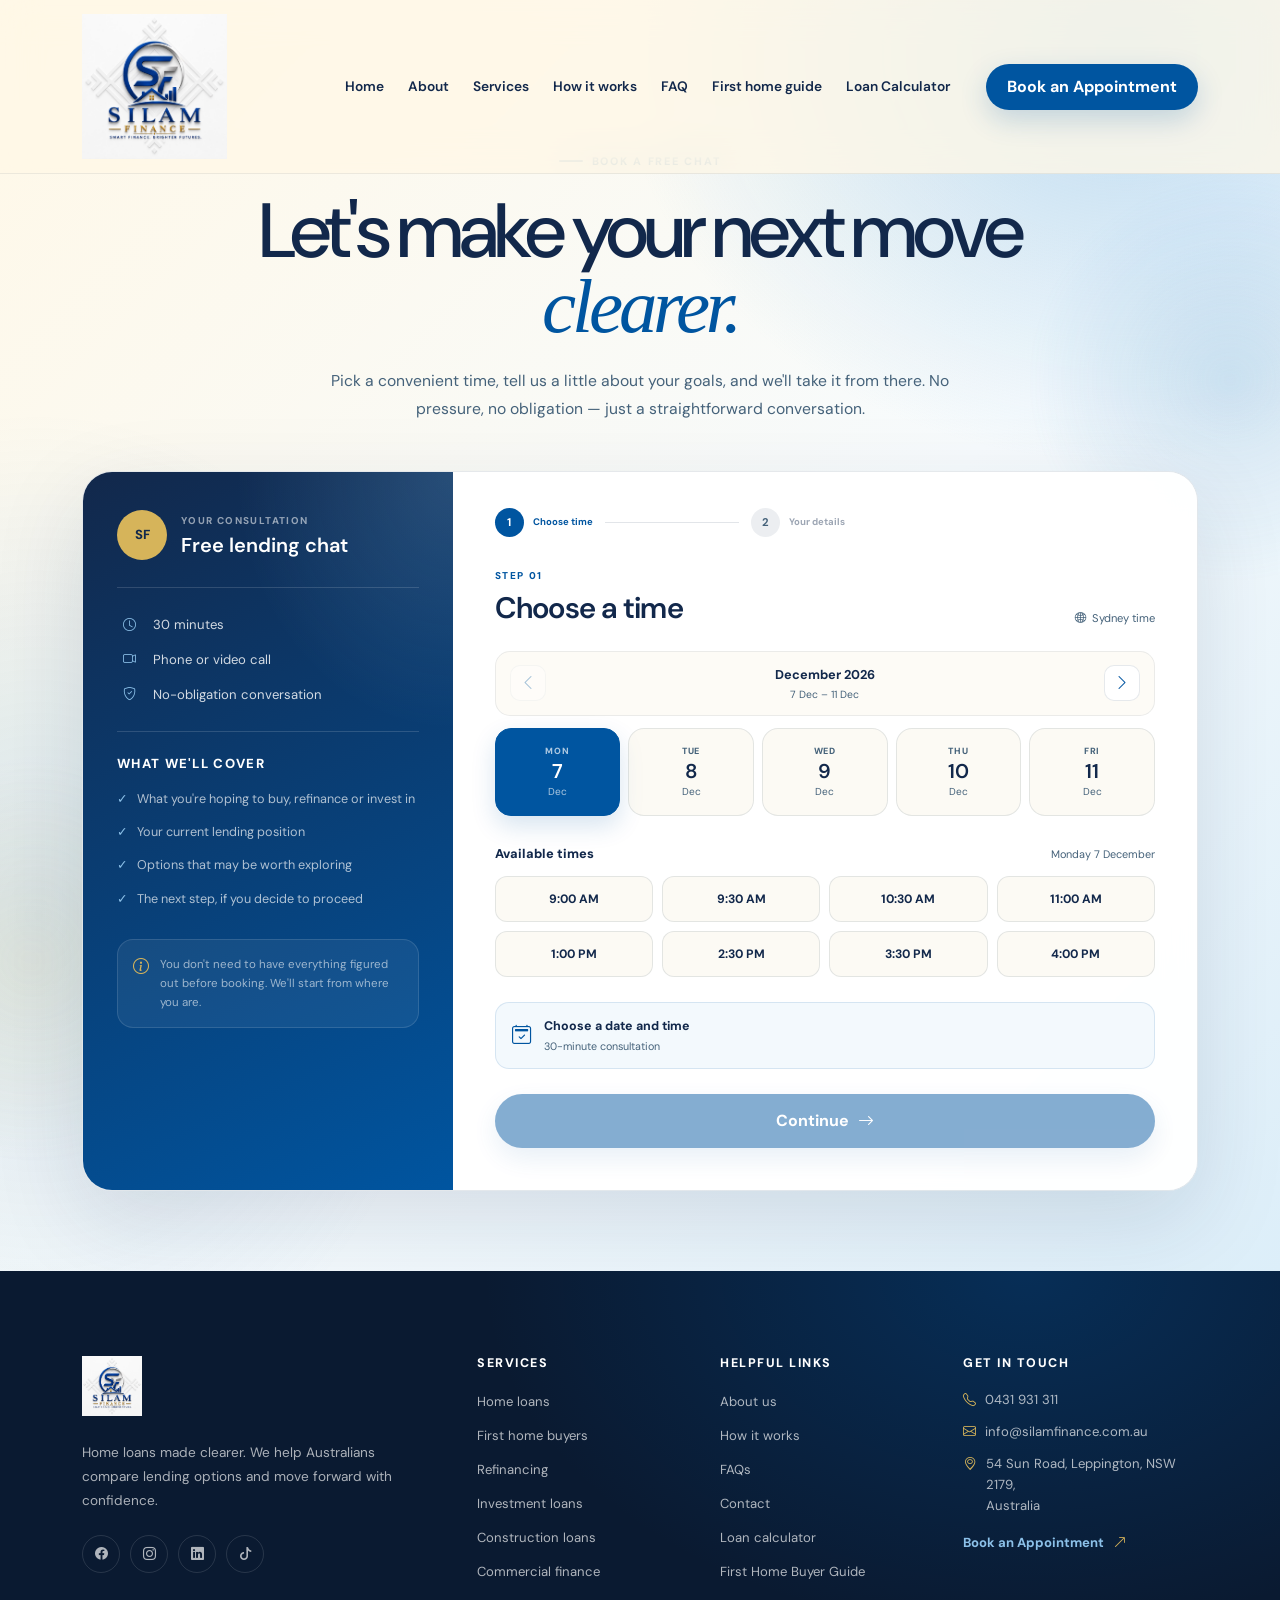
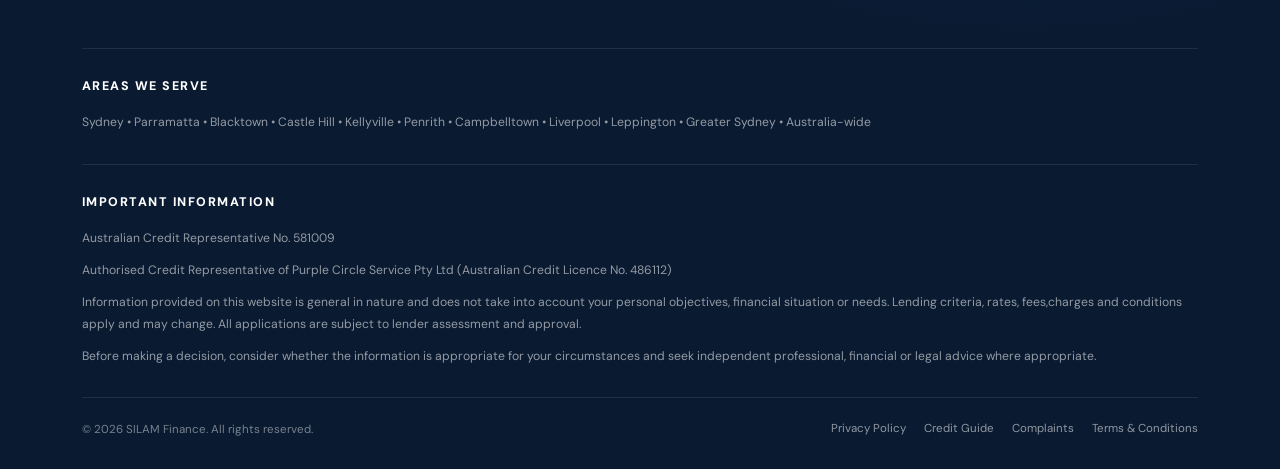
==== commit c0f44362: "Update appointment.html" ====
--- a/appointment.html
+++ b/appointment.html
@@ -199,7 +199,7 @@
                         </div>
 <div class="footer-areas">
     <h4>Areas we serve</h4>
-    <p>Sydney • Parramatta • Blacktown • Castle Hill • Kellyville • Penrith • Campbelltown • Liverpool • Greater Sydney • Australia-wide</p>
+    <p>Sydney • Parramatta • Blacktown • Castle Hill • Kellyville • Penrith • Campbelltown • Liverpool • Leppington • Greater Sydney • Australia-wide</p>
 </div>
 <div class="footer-disclaimer">
     <h4>Important information</h4>
@@ -224,4 +224,4 @@
     <script src="scripts/appointment.js">
     </script>
 </body>
-</html>+</html>
--- a/css/appointment.css
+++ b/css/appointment.css
@@ -0,0 +1,109 @@
+@import url("site-chrome.css");
+
+
+.appointment-page{background:var(--paper);color:var(--copy)}
+.appointment-hero{position:relative;isolation:isolate;overflow:hidden;min-height:100vh;padding:145px 0 80px;background:radial-gradient(ellipse 55% 45% at 88% 4%,rgba(140,193,233,.55),transparent 72%),radial-gradient(ellipse 45% 55% at 3% 72%,rgba(67,139,196,.18),transparent 72%),linear-gradient(135deg,var(--paper) 0%,#f7fbfd 56%,#dceef9 100%)}
+.appointment-intro{position:relative;z-index:2;max-width:800px;margin:0 auto 48px}
+.appointment-intro .section-label{justify-content:center;color:var(--blueberry);font-size:.68rem;font-weight:800;letter-spacing:.16em}
+.appointment-intro h1{margin:10px 0 0;color:var(--ocean);font-size:clamp(2.8rem,6vw,5.3rem);font-weight:500;line-height:.98;letter-spacing:-.055em}
+.appointment-intro h1 span,.booking-success h2 span{color:var(--blueberry);font-family:Georgia,"Times New Roman",serif;font-style:italic;font-weight:400}
+.appointment-lead{max-width:650px;margin:22px auto 0;color:var(--copy);font-size:.98rem;line-height:1.8}
+.appointment-orb{position:absolute;z-index:-1;pointer-events:none;border-radius:50%;filter:blur(3px)}
+.appointment-orb-one{top:170px;right:-160px;width:420px;height:420px;background:radial-gradient(circle,rgba(67,139,196,.18),transparent 68%)}
+.appointment-orb-two{bottom:100px;left:-180px;width:420px;height:420px;background:radial-gradient(circle,rgba(214,180,90,.12),transparent 68%)}
+.appointment-layout{position:relative;z-index:2;display:grid;grid-template-columns:minmax(275px,.72fr) minmax(600px,1.45fr);max-width:1140px;margin:0 auto;overflow:hidden;border:1px solid var(--line);border-radius:30px;background:rgba(255,255,255,.78);box-shadow:0 30px 90px rgba(18,40,75,.13);backdrop-filter:blur(16px)}
+.appointment-sidebar{padding:38px 34px;color:var(--white);background:radial-gradient(ellipse 90% 55% at 100% 0%,rgba(140,193,233,.20),transparent 65%),linear-gradient(155deg,var(--ocean),var(--blueberry))}
+.booking-host{display:flex;align-items:center;gap:14px;padding-bottom:27px;border-bottom:1px solid rgba(255,255,255,.14)}
+.host-avatar{width:50px;height:50px;display:grid;place-items:center;flex:0 0 auto;border-radius:50%;background:var(--gold);color:var(--ocean);font-size:.82rem;font-weight:800}
+.host-label{display:block;margin-bottom:4px;color:rgba(255,255,255,.55);font-size:.62rem;font-weight:800;letter-spacing:.14em}
+.booking-host h2{margin:0;color:var(--white);font-size:1.25rem;font-weight:600}
+.booking-meta{display:grid;gap:15px;padding:27px 0}.booking-meta div{display:flex;align-items:center;gap:12px;color:rgba(255,255,255,.82);font-size:.82rem}.booking-meta i{width:24px;color:var(--sky);text-align:center}
+.sidebar-copy{padding-top:24px;border-top:1px solid rgba(255,255,255,.14)}.sidebar-copy h3{margin:0 0 17px;color:#fff;font-size:.82rem;font-weight:800;letter-spacing:.1em;text-transform:uppercase}.sidebar-copy ul{display:grid;gap:13px;padding:0;margin:0;list-style:none}.sidebar-copy li{position:relative;padding-left:20px;color:rgba(255,255,255,.68);font-size:.79rem;line-height:1.6}.sidebar-copy li:before{content:"✓";position:absolute;left:0;color:var(--sky);font-weight:800}
+.sidebar-note{display:flex;gap:11px;margin-top:30px;padding:15px;border:1px solid rgba(255,255,255,.12);border-radius:16px;background:rgba(255,255,255,.06)}.sidebar-note i{flex:0 0 auto;color:var(--gold)}.sidebar-note p{margin:0;color:rgba(255,255,255,.58);font-size:.72rem;line-height:1.65}
+.booking-card{min-width:0;padding:36px 42px 42px;background:rgba(255,255,255,.84)}
+.booking-progress{display:flex;align-items:center;width:min(100%,350px);margin-bottom:32px}.progress-step{display:flex;align-items:center;gap:9px;color:rgba(18,40,75,.42);font-size:.68rem;font-weight:700;white-space:nowrap}.progress-step span{width:29px;height:29px;display:grid;place-items:center;border-radius:50%;background:rgba(18,40,75,.08);color:var(--copy);font-size:.7rem}.progress-step.is-active{color:var(--blueberry)}.progress-step.is-active span{background:var(--blueberry);color:#fff}.progress-line{flex:1;min-width:28px;height:1px;margin:0 12px;background:rgba(18,40,75,.12)}
+.booking-alert{margin:0 0 20px;padding:12px 14px;border:1px solid rgba(180,40,40,.18);border-radius:12px;background:rgba(180,40,40,.06);color:#8b2929;font-size:.76rem;line-height:1.5}.booking-alert.success{border-color:rgba(0,85,160,.18);background:rgba(140,193,233,.10);color:var(--blueberry)}
+.step-heading{display:flex;align-items:flex-end;justify-content:space-between;gap:20px;margin-bottom:24px}.mini-label{margin:0 0 7px;color:var(--blueberry);font-size:.62rem;font-weight:800;letter-spacing:.16em}.step-heading h2{margin:0;color:var(--ocean);font-size:1.85rem;font-weight:600;letter-spacing:-.025em}.timezone{display:inline-flex;align-items:center;gap:6px;color:var(--copy);font-size:.7rem;white-space:nowrap}
+.calendar-header{display:flex;align-items:center;justify-content:space-between;gap:15px;margin-bottom:12px;padding:13px 14px;border:1px solid rgba(18,40,75,.08);border-radius:15px;background:rgba(246,240,223,.28)}.calendar-header>div{display:flex;flex-direction:column;gap:3px;text-align:center}.calendar-header strong{color:var(--ocean);font-size:.8rem}.calendar-header small{color:var(--copy);font-size:.65rem}.calendar-nav{width:36px;height:36px;display:grid;place-items:center;border:1px solid var(--line);border-radius:10px;background:#fff;color:var(--blueberry);transition:.2s}.calendar-nav:hover:not(:disabled){transform:translateY(-1px);border-color:rgba(0,85,160,.28)}.calendar-nav:disabled{opacity:.35;cursor:not-allowed}
+.date-strip{display:grid;grid-template-columns:repeat(5,1fr);gap:8px}.date-option,.time-option{border:1px solid var(--line);background:rgba(246,240,223,.34);color:var(--ocean);cursor:pointer;transition:border-color .2s,background .2s,color .2s,transform .2s,box-shadow .2s}.date-option{min-height:88px;display:flex;flex-direction:column;align-items:center;justify-content:center;gap:2px;border-radius:16px}.date-option span{color:var(--copy);font-size:.56rem;font-weight:800;letter-spacing:.08em}.date-option strong{font-size:1.25rem;font-weight:600;line-height:1.1}.date-option small{color:var(--copy);font-size:.63rem}.date-option:hover,.time-option:hover{transform:translateY(-2px);border-color:rgba(0,85,160,.28)}.date-option.selected,.time-option.selected{border-color:var(--blueberry);background:var(--blueberry);color:#fff;box-shadow:0 10px 25px rgba(0,85,160,.16)}.date-option.selected span,.date-option.selected small{color:rgba(255,255,255,.68)}
+.time-heading{display:flex;align-items:baseline;justify-content:space-between;gap:20px;margin:28px 0 13px}.time-heading>span{color:var(--ocean);font-size:.8rem;font-weight:800}.time-heading small{color:var(--copy);font-size:.68rem}.time-grid{display:grid;grid-template-columns:repeat(4,1fr);gap:9px}.time-option{min-height:46px;border-radius:12px;font-size:.76rem;font-weight:700}
+.booking-selection,.selected-slot{display:flex;align-items:center;gap:13px;margin:25px 0;padding:14px 16px;border:1px solid rgba(0,85,160,.12);border-radius:14px;background:rgba(140,193,233,.10)}.booking-selection>i,.selected-slot>i{color:var(--blueberry);font-size:1.2rem}.booking-selection span,.selected-slot div{display:flex;flex-direction:column;gap:2px}.booking-selection strong,.selected-slot strong{color:var(--ocean);font-size:.78rem}.booking-selection small,.selected-slot small{color:var(--copy);font-size:.67rem}.selected-slot small{color:var(--blueberry);font-weight:800;letter-spacing:.12em}
+.continue-btn,.submit-btn{width:100%}.continue-btn:disabled{opacity:.48;cursor:not-allowed;transform:none}.back-btn{padding:7px 0;border:0;background:transparent;color:var(--blueberry);font-size:.73rem;font-weight:700}.back-btn:hover{color:var(--ocean)}
+.booking-card label:not(.consent-check){display:block;margin:0 0 7px;color:var(--ocean);font-size:.73rem;font-weight:700}.booking-card label span{color:rgba(69,98,122,.65);font-weight:500}.booking-card .form-control,.booking-card .form-select{min-height:48px;border:1px solid rgba(18,40,75,.12);border-radius:12px;background:rgba(255,255,255,.8);color:var(--ocean);font-size:.8rem;box-shadow:none}.booking-card textarea.form-control{min-height:105px;resize:vertical}.booking-card .form-control::placeholder{color:rgba(69,98,122,.48)}.booking-card .form-control:focus,.booking-card .form-select:focus{border-color:rgba(0,85,160,.45);box-shadow:0 0 0 4px rgba(0,85,160,.08)}
+.consent-check{display:flex;align-items:flex-start;gap:10px;margin:20px 0;color:var(--copy);font-size:.68rem;line-height:1.6;cursor:pointer}.consent-check input{width:16px;height:16px;flex:0 0 auto;margin-top:2px;accent-color:var(--blueberry)}
+.form-disclaimer{margin:13px 0 0;color:rgba(69,98,122,.58);font-size:.62rem;line-height:1.65;text-align:center}.btn-loading{align-items:center;gap:8px}
+.booking-success{min-height:500px;display:flex;flex-direction:column;align-items:center;justify-content:center;padding:30px;text-align:center}.success-icon{width:68px;height:68px;display:grid;place-items:center;margin-bottom:22px;border-radius:50%;background:var(--blueberry);color:#fff;font-size:1.7rem;box-shadow:0 18px 40px rgba(0,85,160,.2)}.booking-success h2{margin:0;color:var(--ocean);font-size:clamp(2rem,4vw,3.2rem);font-weight:500;letter-spacing:-.04em}.booking-success>p:not(.mini-label):not(.confirmation-code){max-width:500px;margin:16px auto 24px;color:var(--copy);font-size:.88rem;line-height:1.75}.success-summary{display:inline-flex;align-items:center;gap:10px;margin-bottom:12px;padding:13px 17px;border-radius:13px;background:rgba(140,193,233,.12);color:var(--ocean);font-size:.78rem}.success-summary i{color:var(--blueberry)}.confirmation-code{margin:0 0 24px;color:var(--blueberry);font-size:.72rem;font-weight:800;letter-spacing:.08em}.appointment-page .text-link{color:var(--blueberry);text-decoration:none;font-weight:700}.appointment-page .text-link:hover{color:var(--ocean)}
+@media(max-width:991.98px){.appointment-hero{padding-top:125px}.appointment-layout{grid-template-columns:1fr;max-width:760px}.appointment-sidebar{padding:30px}.sidebar-copy{display:none}.sidebar-note{margin-top:5px}.booking-card{padding:34px}}
+@media(max-width:767.98px){.appointment-hero{padding:112px 0 55px}.appointment-intro{margin-bottom:35px}.appointment-intro h1{font-size:clamp(2.7rem,13vw,4rem)}.appointment-lead{font-size:.9rem}.appointment-layout{border-radius:22px}.appointment-sidebar{padding:25px 22px}.booking-card{padding:25px 20px 28px}.booking-progress{margin-bottom:27px}.progress-step small{display:none}.step-heading{align-items:flex-start;flex-direction:column;gap:9px}.date-strip{gap:6px}.date-option{min-height:78px}.date-option strong{font-size:1.05rem}.time-grid{grid-template-columns:repeat(2,1fr)}}
+@media(max-width:479.98px){.date-option{min-height:72px}.date-option small{display:none}.calendar-header{padding:10px}.booking-selection{align-items:flex-start}}
+
+.availability-loading {
+  grid-column: 1 / -1;
+  min-height: 90px;
+  display: flex;
+  align-items: center;
+  justify-content: center;
+  gap: 9px;
+  border: 1px dashed rgba(18,40,75,.14);
+  border-radius: 14px;
+  color: var(--copy);
+  font-size: .75rem;
+}
+
+.time-option.unavailable {
+  position: relative;
+  cursor: not-allowed;
+  opacity: .45;
+  background: rgba(18,40,75,.035);
+  color: var(--copy);
+  transform: none;
+}
+
+.time-option.unavailable span {
+  display: block;
+}
+
+.time-option.unavailable small {
+  display: block;
+  margin-top: 2px;
+  font-size: .55rem;
+  font-weight: 600;
+}
+
+.time-option.unavailable:hover {
+  transform: none;
+  border-color: var(--line);
+}
+
+.no-availability {
+  grid-column: 1 / -1;
+  min-height: 120px;
+  display: flex;
+  flex-direction: column;
+  align-items: center;
+  justify-content: center;
+  gap: 5px;
+  border: 1px dashed rgba(18,40,75,.14);
+  border-radius: 14px;
+  color: var(--copy);
+  text-align: center;
+}
+
+.no-availability i {
+  margin-bottom: 4px;
+  color: var(--blueberry);
+  font-size: 1.2rem;
+}
+
+.no-availability strong {
+  color: var(--ocean);
+  font-size: .78rem;
+}
+
+.no-availability span {
+  font-size: .68rem;
+}
+
+.no-availability.error i {
+  color: #a94442;
+}
--- a/css/style.css
+++ b/css/style.css
@@ -0,0 +1,1415 @@
+@import url("site-chrome.css");
+
+/* ---------- RESET / GLOBAL ---------- */
+
+html {
+    scroll-behavior: smooth;
+    scroll-padding-top: var(--nav-height);
+}
+
+body {
+    margin: 0;
+    overflow-x: hidden;
+    background: var(--paper);
+    color: var(--ink);
+    font-family: "DM Sans", system-ui, -apple-system, BlinkMacSystemFont, "Segoe UI", sans-serif;
+    -webkit-font-smoothing: antialiased;
+}
+
+img {
+    display: block;
+    max-width: 100%;
+}
+
+a {
+    text-decoration: none;
+}
+
+button,
+a {
+    -webkit-tap-highlight-color: transparent;
+}
+
+::selection {
+    color: var(--paper);
+    background: var(--blueberry);
+}
+
+.section-padding {
+    padding-block: 120px;
+}
+
+/* ---------- HERO ---------- */
+
+.hero {
+    position: relative;
+    isolation: isolate;
+    min-height: 100vh;
+    overflow: hidden;
+    background:
+        radial-gradient(ellipse 55% 42% at 83% 17%, rgba(140, 193, 233, .68), transparent 72%),
+        radial-gradient(ellipse 45% 55% at 7% 78%, rgba(67, 139, 196, .24), transparent 72%),
+        linear-gradient(135deg, var(--paper) 0%, var(--paper) 28%, #eaf6fc 57%, var(--sky-light) 100%);
+}
+
+.hero .container {
+    position: relative;
+    z-index: 3;
+}
+
+.hero .row {
+    min-height: 100vh;
+    padding-top: calc(var(--nav-height) / 2);
+    padding-bottom: 40px;
+}
+
+.hero-copy {
+    padding-top: 20px;
+}
+
+.eyebrow {
+    display: flex;
+    align-items: center;
+    gap: 10px;
+    margin-bottom: 22px;
+    color: var(--blueberry);
+    font-size: .68rem;
+    font-weight: 800;
+    letter-spacing: .18em;
+}
+
+.eyebrow span {
+    width: 28px;
+    height: 2px;
+    border-radius: 999px;
+    background: var(--blueberry);
+}
+
+.hero h1 {
+    max-width: 760px;
+    margin: 0;
+    color: var(--ocean);
+    font-size: clamp(3.25rem, 6.7vw, 6.8rem);
+    font-weight: 500;
+    line-height: .91;
+    letter-spacing: -.065em;
+}
+
+.hero h1 span,
+.section-title span {
+    color: var(--blueberry);
+    font-family: Georgia, "Times New Roman", serif;
+    font-style: italic;
+    font-weight: 400;
+}
+
+.hero-text {
+    max-width: 590px;
+    margin: 28px 0 24px;
+    color: var(--copy);
+    font-size: 1.02rem;
+    line-height: 1.85;
+}
+
+.hero-points {
+    display: grid;
+    grid-template-columns: repeat(2, minmax(0, 1fr));
+    max-width: 570px;
+    gap: 10px 24px;
+    margin-bottom: 28px;
+}
+
+.hero-points div {
+    color: var(--ink);
+    font-size: .88rem;
+    font-weight: 600;
+}
+
+.hero-points i {
+    margin-right: 7px;
+    color: var(--blueberry);
+}
+
+.hero-actions {
+    display: flex;
+    flex-wrap: wrap;
+    align-items: center;
+    gap: 20px;
+}
+
+.text-link,
+.service-card a {
+    display: inline-flex;
+    align-items: center;
+    gap: 7px;
+    color: var(--blueberry) !important;
+    font-weight: 700;
+}
+
+.text-link:hover,
+.service-card a:hover {
+    gap: 10px;
+}
+
+.hero-note {
+    display: flex;
+    align-items: center;
+    gap: 8px;
+    margin: 24px 0 0;
+    color: rgba(23, 54, 83, .68);
+    font-size: .78rem;
+}
+
+.hero-note i {
+    color: var(--gold);
+}
+
+/* Decorative hero glows */
+
+.hero-glow {
+    position: absolute;
+    z-index: 0;
+    pointer-events: none;
+    border-radius: 50%;
+}
+
+.hero-glow-one {
+    top: 8%;
+    right: -12%;
+    width: 58vw;
+    height: 38vw;
+    background: radial-gradient(ellipse, rgba(67, 139, 196, .18), transparent 70%);
+    filter: blur(22px);
+}
+
+.hero-glow-two {
+    right: 24%;
+    bottom: 2%;
+    width: 34vw;
+    height: 24vw;
+    background: radial-gradient(ellipse, rgba(214, 180, 90, .10), transparent 70%);
+    filter: blur(24px);
+}
+
+/* Hero visual */
+
+.hero-visual {
+    position: relative;
+    width: min(100%, 620px);
+    min-height: 620px;
+    margin-inline: auto;
+    display: flex;
+    align-items: center;
+    justify-content: center;
+}
+
+.hero-image-frame {
+    position: relative;
+    width: min(100%, 520px);
+    aspect-ratio: 4 / 5;
+    overflow: hidden;
+    border: 8px solid rgba(255, 248, 231, .76);
+    border-radius: 38% 62% 48% 52% / 46% 40% 60% 54%;
+    outline: 1px solid rgba(18, 40, 75, .08);
+    box-shadow: 0 35px 80px rgba(18, 40, 75, .18), 0 0 80px rgba(140, 193, 233, .18);
+}
+
+.hero-image-frame img {
+    width: 100%;
+    height: 100%;
+    object-fit: cover;
+    transform: scale(1.04);
+    filter: saturate(.94) contrast(.98);
+}
+
+.hero-image-frame::after {
+    content: "";
+    position: absolute;
+    inset: 0;
+    pointer-events: none;
+    background: linear-gradient(125deg, rgba(255, 248, 231, .18), transparent 32%, rgba(67, 139, 196, .08));
+    mix-blend-mode: screen;
+}
+
+.hero-stat {
+    position: absolute;
+    z-index: 4;
+    display: flex;
+    flex-direction: column;
+    gap: 3px;
+    min-width: 155px;
+    padding: 17px 20px;
+    border: 1px solid rgba(255, 255, 255, .18);
+    border-radius: 18px;
+    background: rgba(18, 40, 75, .92);
+    color: var(--white);
+    box-shadow: 0 18px 45px rgba(18, 40, 75, .18);
+    backdrop-filter: blur(12px);
+}
+
+.hero-stat strong {
+    color: var(--sky);
+    font-size: 1.6rem;
+    line-height: 1;
+}
+
+.hero-stat span {
+    color: rgba(255, 255, 255, .76);
+    font-size: .75rem;
+}
+
+.hero-stat-one {
+    top: 12%;
+    left: 2%;
+}
+
+.hero-stat-two {
+    right: 0;
+    bottom: 13%;
+}
+
+.sun-shape {
+    position: absolute;
+    right: 2%;
+    top: 3%;
+    z-index: -1;
+    width: 210px;
+    height: 210px;
+    border-radius: 47% 53% 60% 40% / 53% 44% 56% 47%;
+    background: radial-gradient(circle, rgba(214, 180, 90, .14) 0 22%, rgba(214, 180, 90, .05) 44%, transparent 70%);
+    filter: blur(2px);
+}
+.navbar-brand-name{
+    display:flex;
+    flex-direction:column;
+    font-size:19px;
+    line-height:1;
+    letter-spacing:.08em;
+    font-weight:700;
+    color:#17324d;
+}
+.navbar-brand-name strong{
+    margin-top:3px;
+    font-size:9px;
+    letter-spacing:.28em;
+    font-weight:700;
+    color:#b88924;
+}
+
+/* ---------- TRUST BAR ---------- */
+
+.trust-bar {
+    position: relative;
+    overflow: hidden;
+    padding: 34px 0;
+    background:
+        radial-gradient(ellipse 55% 150% at 10% 50%, rgba(140, 193, 233, .82), transparent 62%),
+        radial-gradient(ellipse 45% 120% at 75% 0%, rgba(0, 85, 160, .45), transparent 65%),
+        linear-gradient(110deg, #8cc1e9 0%, #438bc4 45%, #0055a0 100%);
+}
+
+.trust-bar .container {
+    position: relative;
+    z-index: 1;
+    display: flex;
+    align-items: center;
+    justify-content: space-between;
+    gap: 40px;
+}
+
+.trust-intro {
+    flex: 0 0 auto;
+}
+
+.trust-intro span {
+    display: block;
+    margin-bottom: 5px;
+    color: rgba(255, 248, 231, .72);
+    font-size: .64rem;
+    font-weight: 800;
+    letter-spacing: .16em;
+}
+
+.trust-intro strong {
+    color: var(--white);
+    font-size: 1.25rem;
+    line-height: 1.05;
+}
+
+.lender-list {
+    display: grid;
+    grid-template-columns: repeat(4, auto);
+    justify-content: end;
+    gap: 14px 34px;
+    color: rgba(255, 248, 231, .88);
+    font-size: .8rem;
+    font-weight: 700;
+    letter-spacing: .06em;
+}
+
+/* ---------- SECTION HEADINGS ---------- */
+
+.section-label {
+    position: relative;
+    display: inline-flex;
+    align-items: center;
+    gap: 9px;
+    margin: 0 0 15px;
+    color: var(--blueberry);
+    font-size: .68rem;
+    font-weight: 800;
+    letter-spacing: .16em;
+}
+
+.section-label::before {
+    content: "";
+    width: 24px;
+    height: 2px;
+    border-radius: 999px;
+    background: currentColor;
+}
+
+.section-title {
+    margin: 0;
+    color: var(--ocean);
+    font-size: clamp(2.5rem, 4.5vw, 4.5rem);
+    font-weight: 500;
+    line-height: .98;
+    letter-spacing: -.045em;
+}
+
+.large-copy {
+    color: var(--copy);
+    font-size: 1rem;
+    line-height: 1.8;
+}
+
+.section-heading {
+    display: flex;
+    align-items: end;
+    justify-content: space-between;
+    gap: 45px;
+    margin-bottom: 52px;
+}
+
+.section-heading > p {
+    max-width: 510px;
+    margin: 0;
+    color: var(--copy);
+    line-height: 1.8;
+}
+
+/* ---------- ABOUT ---------- */
+
+.about {
+    background: var(--paper);
+}
+
+.about-image {
+    position: relative;
+    width: min(100%, 470px);
+    margin-inline: auto;
+}
+
+.about-image img {
+    width: 100%;
+    aspect-ratio: 4 / 5;
+    object-fit: cover;
+    border: 8px solid rgba(255, 255, 255, .65);
+    border-radius: 48% 52% 45% 55% / 55% 42% 58% 45%;
+    box-shadow: 0 28px 65px rgba(18, 40, 75, .15);
+}
+
+.about-badge {
+    position: absolute;
+    right: -18px;
+    bottom: 30px;
+    display: flex;
+    flex-direction: column;
+    padding: 15px 20px;
+    border-radius: 22px 28px 22px 30px;
+    background: var(--blueberry);
+    color: var(--paper);
+    box-shadow: 0 14px 32px rgba(18, 40, 75, .14);
+}
+
+.about-badge strong {
+    font-size: 1.1rem;
+    letter-spacing: .08em;
+}
+
+.about-badge span {
+    font-size: .72rem;
+    opacity: .8;
+}
+
+.about-grid {
+    display: grid;
+    grid-template-columns: repeat(2, minmax(0, 1fr));
+    gap: 14px;
+    margin-top: 30px;
+}
+
+.about-grid > div {
+    min-height: 150px;
+    padding: 22px;
+    border: 1px solid var(--line);
+    border-radius: 24px;
+    background: rgba(255, 255, 255, .56);
+    transition: transform .3s ease, background .3s ease, box-shadow .3s ease;
+}
+
+.about-grid > div:hover {
+    transform: translateY(-5px);
+    background: rgba(255, 255, 255, .86);
+    box-shadow: var(--shadow);
+}
+
+.about-grid i {
+    display: inline-flex;
+    margin-bottom: 14px;
+    color: var(--blueberry);
+    font-size: 1.25rem;
+}
+
+.about-grid h4 {
+    margin: 0 0 6px;
+    color: var(--ocean);
+    font-size: 1rem;
+}
+
+.about-grid p {
+    margin: 0;
+    color: var(--copy);
+    font-size: .82rem;
+    line-height: 1.65;
+}
+
+/* ---------- SERVICES ---------- */
+
+.services {
+    position: relative;
+    background:
+        radial-gradient(ellipse 80% 55% at 90% 0%, rgba(140, 193, 233, .48), transparent 62%),
+        radial-gradient(ellipse 55% 50% at 0% 100%, rgba(67, 139, 196, .18), transparent 66%),
+        #dceef9;
+}
+
+.service-card {
+    position: relative;
+    height: 100%;
+    min-height: 330px;
+    padding: 30px;
+    border: 1px solid rgba(18, 40, 75, .08);
+    border-radius: 28px;
+    background: rgba(255, 255, 255, .66);
+    box-shadow: 0 18px 45px rgba(18, 40, 75, .06);
+    transition: transform .3s ease, background .3s ease, box-shadow .3s ease, border-color .3s ease;
+}
+
+.service-card:hover {
+    transform: translateY(-8px);
+    background: rgba(255, 255, 255, .88);
+    border-color: rgba(0, 85, 160, .16);
+    box-shadow: 0 26px 60px rgba(18, 40, 75, .12);
+}
+
+.service-number {
+    position: absolute;
+    top: 22px;
+    right: 25px;
+    color: rgba(18, 40, 75, .32);
+    font-size: .72rem;
+    font-weight: 800;
+    letter-spacing: .08em;
+}
+
+.service-icon {
+    width: 54px;
+    height: 54px;
+    display: grid;
+    place-items: center;
+    margin-bottom: 24px;
+    border-radius: 16px;
+    background: rgba(0, 85, 160, .08);
+    color: var(--blueberry);
+    font-size: 1.3rem;
+}
+
+.service-card h3 {
+    margin: 0 0 12px;
+    color: var(--ocean);
+    font-size: 1.35rem;
+}
+
+.service-card p {
+    margin: 0 0 24px;
+    color: var(--copy);
+    font-size: .88rem;
+    line-height: 1.75;
+}
+
+.service-card a {
+    margin-top: auto;
+    font-size: .82rem;
+}
+
+.service-card.featured {
+    color: var(--white);
+    background:
+        radial-gradient(ellipse at 85% 10%, rgba(140, 193, 233, .20), transparent 45%),
+        linear-gradient(145deg, var(--ocean), var(--blueberry));
+    border-color: rgba(140, 193, 233, .20);
+}
+
+.service-card.featured h3,
+.service-card.featured p {
+    color: var(--white);
+}
+
+.service-card.featured p {
+    opacity: .78;
+}
+
+.service-card.featured .service-number {
+    color: rgba(255, 255, 255, .45);
+}
+
+.service-card.featured .service-icon {
+    background: rgba(140, 193, 233, .12);
+    color: var(--sky);
+}
+
+.service-card.featured a {
+    color: var(--sky) !important;
+}
+
+/* Bootstrap columns need flex stretching for equal-height cards */
+.services .row > [class*="col-"],
+.process-grid > * {
+    display: flex;
+}
+
+.services .row > [class*="col-"] > .service-card {
+    width: 100%;
+}
+
+/* ---------- WHY BROKER ---------- */
+
+.why-broker {
+    position: relative;
+    overflow: hidden;
+    background:
+        radial-gradient(ellipse 60% 80% at 8% 15%, rgba(67, 139, 196, .35), transparent 62%),
+        radial-gradient(ellipse 50% 70% at 92% 85%, rgba(140, 193, 233, .18), transparent 65%),
+        linear-gradient(135deg, var(--ocean), var(--blueberry));
+}
+
+.why-broker .section-title,
+.why-broker .large-copy {
+    color: var(--white);
+}
+
+.why-broker .section-label {
+    color: var(--sky);
+}
+
+.benefit-grid {
+    display: grid;
+    grid-template-columns: repeat(4, minmax(0, 1fr));
+    gap: 16px;
+}
+
+.benefit {
+    position: relative;
+    min-height: 270px;
+    padding: 28px;
+    border: 1px solid rgba(140, 193, 233, .16);
+    border-radius: 26px;
+    background: rgba(255, 255, 255, .07);
+    backdrop-filter: blur(8px);
+    transition: transform .3s ease, background .3s ease;
+}
+
+.benefit:hover {
+    transform: translateY(-5px);
+    background: rgba(255, 255, 255, .11);
+}
+
+.benefit > span {
+    display: block;
+    margin-bottom: 42px;
+    color: rgba(255, 255, 255, .45);
+    font-size: .72rem;
+    font-weight: 800;
+}
+
+.benefit i {
+    display: block;
+    margin-bottom: 20px;
+    color: var(--sky);
+    font-size: 1.45rem;
+}
+
+.benefit h3 {
+    margin: 0 0 10px;
+    color: var(--white);
+    font-size: 1.1rem;
+}
+
+.benefit p {
+    margin: 0;
+    color: rgba(255, 255, 255, .72);
+    font-size: .82rem;
+    line-height: 1.7;
+}
+
+/* =========================================
+   HOW IT WORKS
+   ========================================= */
+
+.process {
+    position: relative;
+    overflow: hidden;
+}
+
+.process-heading {
+    max-width: 720px;
+    margin: 0 auto 70px;
+}
+
+.process-intro {
+    max-width: 600px;
+    margin: 18px auto 0;
+    font-size: 17px;
+    line-height: 1.7;
+    color: #64748b;
+}
+
+
+/* TIMELINE */
+
+.process-timeline {
+    position: relative;
+    display: grid;
+    grid-template-columns: repeat(4, 1fr);
+    gap: 24px;
+}
+
+
+/* Connecting line */
+
+.process-timeline::before {
+    content: "";
+    position: absolute;
+
+    top: 39px;
+    left: 10%;
+    right: 10%;
+
+    height: 2px;
+
+    background: linear-gradient(
+        90deg,
+        rgba(30, 90, 130, 0.08),
+        rgba(30, 90, 130, 0.3),
+        rgba(30, 90, 130, 0.08)
+    );
+
+    z-index: 0;
+}
+
+
+/* STEP */
+
+.process-step {
+    position: relative;
+    z-index: 1;
+}
+
+
+/* Number circle */
+
+.process-marker {
+    width: 78px;
+    height: 78px;
+
+    margin: 0 auto 24px;
+
+    border-radius: 50%;
+
+    background: #ffffff;
+
+    border: 1px solid rgba(30, 90, 130, 0.15);
+
+    display: flex;
+    align-items: center;
+    justify-content: center;
+
+    box-shadow:
+        0 10px 30px rgba(30, 65, 100, 0.10);
+}
+
+.process-marker span {
+    width: 58px;
+    height: 58px;
+
+    border-radius: 50%;
+
+    display: flex;
+    align-items: center;
+    justify-content: center;
+
+    background: #0f6b8f;
+    color: #ffffff;
+
+    font-size: 14px;
+    font-weight: 700;
+    letter-spacing: 0.08em;
+}
+
+
+/* CARD */
+
+.process-card {
+    position: relative;
+
+    height: 100%;
+
+    padding: 32px 28px;
+
+    background: #ffffff;
+
+    border: 1px solid rgba(30, 65, 100, 0.08);
+
+    border-radius: 22px;
+
+    box-shadow:
+        0 12px 35px rgba(30, 65, 100, 0.07);
+
+    transition:
+        transform 0.3s ease,
+        box-shadow 0.3s ease,
+        border-color 0.3s ease;
+}
+
+.process-card:hover {
+    transform: translateY(-8px);
+
+    border-color: rgba(30, 107, 143, 0.20);
+
+    box-shadow:
+        0 20px 45px rgba(30, 65, 100, 0.12);
+}
+
+
+/* Icon */
+
+.process-icon {
+    width: 48px;
+    height: 48px;
+
+    margin-bottom: 22px;
+
+    border-radius: 14px;
+
+    display: flex;
+    align-items: center;
+    justify-content: center;
+
+    background: rgba(15, 107, 143, 0.08);
+
+    color: #0f6b8f;
+
+    font-size: 21px;
+}
+
+
+/* Step label */
+
+.process-label {
+    display: block;
+
+    margin-bottom: 8px;
+
+    font-size: 11px;
+    font-weight: 700;
+
+    letter-spacing: 0.14em;
+
+    color: #0f6b8f;
+}
+
+
+/* Heading */
+
+.process-card h3 {
+    margin-bottom: 12px;
+
+    font-size: 23px;
+    font-weight: 700;
+
+    color: #17324d;
+}
+
+
+/* Description */
+
+.process-card > p {
+    margin-bottom: 22px;
+
+    color: #64748b;
+
+    font-size: 14px;
+    line-height: 1.7;
+}
+
+
+/* Checklist */
+
+.process-card ul {
+    list-style: none;
+
+    padding: 0;
+    margin: 0;
+}
+
+.process-card li {
+    display: flex;
+    align-items: flex-start;
+    gap: 9px;
+
+    margin-bottom: 10px;
+
+    color: #475569;
+
+    font-size: 13px;
+    line-height: 1.5;
+}
+
+.process-card li i {
+    flex-shrink: 0;
+
+    margin-top: 2px;
+
+    color: #0f6b8f;
+
+    font-size: 15px;
+}
+
+
+/* CTA */
+
+.process-cta {
+    margin-top: 55px;
+
+    padding: 28px 32px;
+
+    display: flex;
+    align-items: center;
+    justify-content: space-between;
+    gap: 25px;
+
+    border-radius: 22px;
+
+    background: #f4f8fb;
+
+    border: 1px solid rgba(30, 65, 100, 0.07);
+}
+
+.process-cta span {
+    display: block;
+
+    margin-bottom: 6px;
+
+    font-size: 11px;
+    font-weight: 700;
+
+    letter-spacing: 0.13em;
+
+    color: #0f6b8f;
+}
+
+.process-cta h3 {
+    margin: 0;
+
+    font-size: 22px;
+    color: #17324d;
+}
+
+
+/* =========================================
+   TABLET
+   ========================================= */
+
+@media (max-width: 991px) {
+
+    .process-timeline {
+        grid-template-columns: repeat(2, 1fr);
+        gap: 45px 20px;
+    }
+
+    .process-timeline::before {
+        display: none;
+    }
+
+    .process-cta {
+        align-items: flex-start;
+        flex-direction: column;
+    }
+}
+
+
+/* =========================================
+   MOBILE
+   ========================================= */
+
+@media (max-width: 575px) {
+
+    .process-heading {
+        margin-bottom: 45px;
+    }
+
+    .process-intro {
+        font-size: 15px;
+    }
+
+    .process-timeline {
+        grid-template-columns: 1fr;
+        gap: 22px;
+    }
+
+    .process-marker {
+        width: 64px;
+        height: 64px;
+
+        margin-left: 0;
+        margin-bottom: 15px;
+    }
+
+    .process-marker span {
+        width: 48px;
+        height: 48px;
+
+        font-size: 12px;
+    }
+
+    .process-card {
+        padding: 26px 22px;
+        border-radius: 18px;
+    }
+
+    .process-card h3 {
+        font-size: 21px;
+    }
+
+    .process-cta {
+        padding: 24px 22px;
+    }
+
+    .process-cta h3 {
+        font-size: 19px;
+    }
+
+    .process-cta .custom-btn {
+        width: 100%;
+        text-align: center;
+    }
+}
+/* ---------- FAQ ---------- */
+
+.faq {
+    background:
+        radial-gradient(ellipse 70% 60% at 15% 10%, rgba(140, 193, 233, .62), transparent 68%),
+        radial-gradient(ellipse 65% 55% at 90% 90%, rgba(67, 139, 196, .22), transparent 65%),
+        linear-gradient(150deg, #dceef9 0%, var(--paper) 100%);
+}
+
+.faq-accordion {
+    max-width: 920px;
+    margin-inline: auto;
+}
+
+.faq .accordion-item {
+    overflow: hidden;
+    margin-bottom: 10px;
+    border: 1px solid rgba(18, 40, 75, .10);
+    border-radius: 18px !important;
+    background: rgba(255, 248, 231, .38);
+}
+
+.faq .accordion-button {
+    padding: 22px 24px;
+    color: var(--ocean);
+    background: rgba(255, 248, 231, .46);
+    font-weight: 700;
+    box-shadow: none;
+}
+
+.faq .accordion-button:not(.collapsed) {
+    color: var(--blueberry);
+    background: rgba(255, 248, 231, .80);
+    box-shadow: none;
+}
+
+.faq .accordion-button:focus {
+    box-shadow: 0 0 0 3px rgba(0, 85, 160, .12);
+}
+
+.faq .accordion-body {
+    padding: 0 24px 22px;
+    color: var(--copy);
+    font-size: .9rem;
+    line-height: 1.8;
+}
+
+/* ---------- RESPONSIVE ---------- */
+
+@media (max-width: 1199.98px) {
+    .hero h1 {
+        font-size: clamp(3.2rem, 6vw, 5.8rem);
+    }
+
+    .hero-visual {
+        min-height: 560px;
+    }
+
+    .benefit-grid,
+    .process-grid {
+        grid-template-columns: repeat(2, minmax(0, 1fr));
+    }
+
+    .footer-top {
+        grid-template-columns: 1.2fr 1fr 1fr;
+    }
+
+    .footer-contact {
+        grid-column: span 3;
+    }
+}
+
+@media (max-width: 991.98px) {
+    :root {
+        --nav-height: 74px;
+    }
+
+    .navbar-collapse {
+        margin-top: 10px;
+        padding: 12px;
+        border-radius: 0 0 18px 18px;
+        background: rgba(255, 248, 231, .98);
+        box-shadow: 0 18px 35px rgba(18, 40, 75, .08);
+    }
+
+    .hero .row {
+        min-height: auto;
+        padding-top: 125px;
+        padding-bottom: 70px;
+    }
+
+    .hero-copy {
+        padding-top: 0;
+    }
+
+    .hero-visual {
+        min-height: 540px;
+    }
+
+    .section-heading {
+        align-items: flex-start;
+        flex-direction: column;
+        gap: 20px;
+    }
+
+    .section-heading > p {
+        max-width: 700px;
+    }
+
+    .trust-bar .container {
+        align-items: flex-start;
+        flex-direction: column;
+    }
+
+    .lender-list {
+        width: 100%;
+        grid-template-columns: repeat(4, 1fr);
+        justify-content: start;
+    }
+}
+
+@media (max-width: 767.98px) {
+    .section-padding {
+        padding-block: 88px;
+    }
+
+    .hero h1 {
+        font-size: clamp(3rem, 15vw, 5rem);
+    }
+
+    .hero-text {
+        font-size: .95rem;
+    }
+
+    .hero-points {
+        grid-template-columns: 1fr;
+    }
+
+    .hero-actions {
+        align-items: flex-start;
+        flex-direction: column;
+        gap: 16px;
+    }
+
+    .hero-visual {
+        min-height: 440px;
+    }
+
+    .hero-image-frame {
+        width: min(100%, 420px);
+        border-width: 6px;
+        border-radius: 34% 66% 48% 52% / 48% 38% 62% 52%;
+    }
+
+    .hero-stat {
+        min-width: 130px;
+        padding: 13px 15px;
+    }
+
+    .hero-stat-one {
+        left: 0;
+        top: 10%;
+    }
+
+    .hero-stat-two {
+        right: 0;
+        bottom: 8%;
+    }
+
+    .sun-shape {
+        width: 130px;
+        height: 130px;
+    }
+
+    .trust-bar {
+        padding-block: 28px;
+    }
+
+    .lender-list {
+        grid-template-columns: repeat(2, 1fr);
+        gap: 12px 20px;
+    }
+
+    .about-grid,
+    .benefit-grid,
+    .process-grid {
+        grid-template-columns: 1fr;
+    }
+
+    .about-grid > div,
+    .benefit,
+    .process-step {
+        min-height: auto;
+    }
+
+    .stat-item {
+        min-height: 125px;
+        padding: 24px 12px;
+        border-right: 0;
+        border-bottom: 1px solid rgba(255, 248, 231, .12);
+    }
+
+    .stat-item:nth-child(odd) {
+        border-right: 1px solid rgba(255, 248, 231, .12);
+    }
+
+    .stat-item:nth-child(3),
+    .stat-item:nth-child(4) {
+        border-bottom: 0;
+    }
+
+    .section-title {
+        font-size: clamp(2.35rem, 11vw, 3.4rem);
+    }
+
+    .service-card {
+        min-height: 300px;
+    }
+}
+
+@media (max-width: 479.98px) {
+    .hero .row {
+        padding-top: 112px;
+    }
+
+    .hero h1 {
+        font-size: 2.95rem;
+    }
+
+    .hero-stat {
+        min-width: 118px;
+    }
+
+    .hero-stat strong {
+        font-size: 1.35rem;
+    }
+
+    .hero-stat span {
+        font-size: .68rem;
+    }
+
+    .about-badge {
+        right: 0;
+    }
+
+    .lender-list {
+        font-size: .72rem;
+    }
+}
+
+/* ---------- ACCESSIBILITY / MOTION ---------- */
+
+@media (prefers-reduced-motion: reduce) {
+    html {
+        scroll-behavior: auto;
+    }
+
+    *,
+    *::before,
+    *::after {
+        animation-duration: .01ms !important;
+        animation-iteration-count: 1 !important;
+        transition-duration: .01ms !important;
+        scroll-behavior: auto !important;
+    }
+
+    .service-card:hover,
+    .about-grid > div:hover,
+    .benefit:hover,
+    .process-step:hover,
+    .custom-btn:hover,
+    .scroll-top:hover {
+        transform: none;
+    }
+}
+/* =========================================
+   LENDER LOGO CAROUSEL
+   ========================================= */
+
+.trust-bar {
+    overflow: visible;
+}
+
+.lender-carousel {
+    width: 100%;
+    overflow: hidden;
+    position: relative;
+    margin-top: 24px;
+
+    mask-image: linear-gradient(
+        to right,
+        transparent 0,
+        black 40px,
+        black calc(100% - 40px),
+        transparent 100%
+    );
+
+    -webkit-mask-image: linear-gradient(
+        to right,
+        transparent 0,
+        black 40px,
+        black calc(100% - 40px),
+        transparent 100%
+    );
+}
+
+.lender-track {
+    display: flex;
+    align-items: center;
+    gap: 14px;
+    width: max-content;
+    animation: lenderScroll 45s linear infinite;
+}
+
+.lender-carousel:hover .lender-track {
+    animation-play-state: paused;
+}
+
+.lender-logo {
+    width: 190px;
+    height: 100px;
+    flex: 0 0 190px;
+
+    background: #ffffff;
+    border-radius: 18px;
+
+    display: flex;
+    align-items: center;
+    justify-content: center;
+
+    padding: 20px;
+
+    box-shadow:
+        0 8px 25px rgba(30, 65, 100, 0.08);
+
+    transition:
+        transform 0.3s ease,
+        box-shadow 0.3s ease;
+}
+
+.lender-logo:hover {
+    transform: translateY(-4px);
+
+    box-shadow:
+        0 14px 35px rgba(30, 65, 100, 0.14);
+}
+
+.lender-logo img {
+    display: block;
+
+    width: 100%;
+    height: 100%;
+
+    max-width: 175px;
+    max-height: 60px;
+
+    object-fit: contain;
+}
+
+@keyframes lenderScroll {
+    from {
+        transform: translateX(0);
+    }
+
+    to {
+        transform: translateX(calc(-50% - 1px));
+    }
+}
+
+@media (max-width: 768px) {
+    .lender-carousel {
+        margin-top: 20px;
+    }
+    .lender-track {
+        gap: 14px;
+        animation-duration: 35s;
+    }
+    .lender-logo {
+        width: 150px;
+        height: 82px;
+        flex-basis: 150px;
+
+        padding: 15px;
+        border-radius: 14px;
+    }
+    .lender-logo img {
+        max-width: 120px;
+        max-height: 48px;
+    }
+}
+
+@media (prefers-reduced-motion: reduce) {
+
+    .lender-track {
+        animation: none;
+    }
+}
--- a/css/site-chrome.css
+++ b/css/site-chrome.css
@@ -0,0 +1,305 @@
+/* =========================================================
+   SILAM FINANCE — SHARED SITE CHROME
+   One header + one footer used by every page.
+   Load this file before page-specific CSS.
+   ========================================================= */
+
+:root{
+  /* Shared design tokens */
+  --site-paper:#fff8e7;
+  --site-sky:#8cc1e9;
+  --site-blue:#0055a0;
+  --site-ocean:#12284b;
+  --site-gold:#d6b45a;
+  --site-white:#fff;
+  --site-copy:#45627a;
+  --site-line:rgba(18,40,75,.10);
+  --site-nav-height:82px;
+
+  /* Page aliases — keep one source of truth across all pages */
+  --paper:var(--site-paper);
+  --paper-deep:#f4ead4;
+  --sky:var(--site-sky);
+  --sky-light:#b9ddf2;
+  --bluebird:#438bc4;
+  --blueberry:var(--site-blue);
+  --ocean:var(--site-ocean);
+  --navy:var(--site-ocean);
+  --navy-dark:#0b1f33;
+  --navy-soft:#173653;
+  --ink:#173653;
+  --text:#173653;
+  --copy:var(--site-copy);
+  --text-soft:#60778c;
+  --text-muted:#8092a1;
+  --blue:#1769aa;
+  --blue-dark:#0f4f82;
+  --blue-light:#8fc4e8;
+  --blue-pale:#eaf5fb;
+  --gold:var(--site-gold);
+  --gold-light:#ead49a;
+  --gold-pale:#fbf3d9;
+  --white:var(--site-white);
+  --line:var(--site-line);
+  --border:rgba(16,42,67,.12);
+  --border-strong:rgba(16,42,67,.2);
+  --border-light:rgba(255,255,255,.2);
+  --shadow:0 18px 50px rgba(18,40,75,.10);
+  --shadow-sm:0 8px 24px rgba(16,42,67,.07);
+  --shadow-md:0 18px 48px rgba(16,42,67,.11);
+  --shadow-lg:0 30px 80px rgba(16,42,67,.15);
+  --radius-sm:12px;
+  --radius-md:18px;
+  --radius-lg:26px;
+  --radius-xl:34px;
+  --transition:all .28s cubic-bezier(.2,.8,.2,1);
+  --nav-height:var(--site-nav-height);
+}
+
+/* ---------- HEADER ---------- */
+.custom-nav{
+  z-index:1030;
+  min-height:var(--site-nav-height);
+  padding-block:14px;
+  background:rgba(255,248,231,.78)!important;
+  border-bottom:1px solid rgba(18,40,75,.08);
+  backdrop-filter:blur(18px) saturate(120%);
+  -webkit-backdrop-filter:blur(18px) saturate(120%);
+  transition:background .25s ease,box-shadow .25s ease,border-color .25s ease;
+}
+.custom-nav.scrolled{
+  background:rgba(255,248,231,.96)!important;
+  box-shadow:0 8px 28px rgba(18,40,75,.08);
+}
+.navbar-brand{
+  display:flex;
+  gap:10px;
+  align-items:center;
+  padding:0;
+  color:var(--site-ocean)!important;
+  font-size:1.15rem;
+  font-weight:800;
+  letter-spacing:.04em;
+  line-height:1;
+}
+.navbar-brand span{
+  color:var(--site-blue);
+  font-size:.65rem;
+  letter-spacing:.12em;
+}
+.navbar-logo{
+  display:block;
+  width:145px;
+  height:auto;
+  object-fit:contain;
+}
+.navbar .nav-link{
+  position:relative;
+  padding:.55rem .75rem!important;
+  color:var(--site-ocean)!important;
+  font-size:.86rem;
+  font-weight:600;
+  transition:color .2s ease;
+}
+.navbar .nav-link::after{
+  content:"";
+  position:absolute;
+  left:.75rem;
+  right:.75rem;
+  bottom:.2rem;
+  height:2px;
+  border-radius:999px;
+  background:var(--site-blue);
+  transform:scaleX(0);
+  transform-origin:center;
+  transition:transform .2s ease;
+}
+.navbar .nav-link:hover,
+.navbar .nav-link.active,
+.navbar .nav-link.active-page{
+  color:var(--site-blue)!important;
+}
+.navbar .nav-link:hover::after,
+.navbar .nav-link.active::after,
+.navbar .nav-link.active-page::after{
+  transform:scaleX(1);
+}
+.navbar-toggler{
+  border:0;
+  padding:.4rem .55rem;
+  color:var(--site-ocean);
+  box-shadow:none!important;
+}
+.navbar-toggler i{font-size:1.5rem}
+.custom-btn{
+  display:inline-flex;
+  align-items:center;
+  justify-content:center;
+  gap:9px;
+  min-height:46px;
+  padding:12px 20px;
+  border:1px solid transparent;
+  border-radius:999px;
+  background:var(--site-blue);
+  color:var(--site-white)!important;
+  font-weight:700;
+  line-height:1;
+  box-shadow:0 10px 28px rgba(0,85,160,.20);
+  transition:transform .2s ease,background .2s ease,box-shadow .2s ease;
+}
+.custom-btn:hover{
+  transform:translateY(-2px);
+  background:var(--site-ocean);
+  box-shadow:0 14px 34px rgba(18,40,75,.20);
+}
+.custom-btn-lg{min-height:54px;padding-inline:25px}
+.nav-cta{margin-left:8px}
+
+/* ---------- FOOTER ---------- */
+.site-footer{
+  background:
+    radial-gradient(ellipse 65% 70% at 80% 0%,rgba(0,85,160,.34),transparent 65%),
+    #0a1a31;
+  color:var(--site-white);
+  padding-top:85px;
+}
+.footer-top,
+.footer-grid{
+  display:grid;
+  grid-template-columns:1.45fr .8fr .8fr 1fr;
+  gap:55px;
+  padding-bottom:55px;
+}
+.footer-grid{grid-template-columns:1.45fr .8fr .8fr}
+.footer-logo{display:inline-block;margin-bottom:18px}
+.footer-logo-img{
+  width:170px;
+  height:auto;
+  max-height:60px;
+  object-fit:contain;
+  object-position:left center;
+}
+.footer-brand>p{
+  max-width:360px;
+  margin:0;
+  color:rgba(255,255,255,.66);
+  font-size:.85rem;
+  line-height:1.75;
+}
+.footer-socials{display:flex;gap:10px;margin-top:22px}
+.footer-socials a{
+  width:38px;height:38px;display:grid;place-items:center;
+  border:1px solid rgba(255,255,255,.12);border-radius:50%;
+  color:var(--site-sky);transition:background .2s ease,transform .2s ease;
+}
+.footer-socials a:hover{transform:translateY(-2px);background:rgba(140,193,233,.12)}
+.footer-column h4,
+.footer-areas h4,
+.footer-disclaimer h4,
+.site-footer h4{
+  margin:0 0 18px;
+  color:var(--site-white);
+  font-size:.78rem;
+  font-weight:800;
+  letter-spacing:.12em;
+  text-transform:uppercase;
+}
+.footer-column ul{padding:0;margin:0;list-style:none}
+.footer-column li{margin-bottom:10px}
+.footer-column a,
+.footer-contact>a,
+.footer-contact .footer-address,
+.site-footer a{
+  color:rgba(255,255,255,.68);
+  font-size:.82rem;
+  line-height:1.6;
+  transition:color .2s ease;
+}
+.footer-column a:hover,
+.footer-contact>a:hover,
+.site-footer a:hover{color:var(--site-sky)}
+.footer-contact{display:flex;flex-direction:column;align-items:flex-start}
+.footer-contact>a{display:inline-flex;align-items:center;gap:9px;margin-bottom:11px}
+.footer-contact i,.footer-address i{color:var(--site-gold)}
+.footer-address{display:flex;gap:10px;align-items:flex-start}
+.footer-cta{
+  display:inline-flex!important;
+  align-items:center;
+  gap:8px;
+  margin-top:16px!important;
+  color:var(--site-sky)!important;
+  font-weight:700;
+}
+.footer-areas{
+  padding:30px 0;
+  border-top:1px solid rgba(255,255,255,.09);
+  border-bottom:1px solid rgba(255,255,255,.09);
+}
+.footer-areas p,.footer-disclaimer p{
+  margin:0;
+  color:rgba(255,255,255,.56);
+  font-size:.76rem;
+  line-height:1.8;
+}
+.footer-disclaimer{padding:30px 0}
+.footer-disclaimer p+p{margin-top:10px}
+.footer-bottom{
+  display:flex;
+  align-items:center;
+  justify-content:space-between;
+  gap:20px;
+  padding:22px 0 30px;
+  border-top:1px solid rgba(255,255,255,.09);
+}
+.footer-bottom p{margin:0;color:rgba(255,255,255,.45);font-size:.72rem}
+.footer-bottom>div{
+  display:flex;
+  flex-wrap:wrap;
+  justify-content:flex-end;
+  gap:18px;
+}
+.footer-bottom a{color:rgba(255,255,255,.55);font-size:.72rem}
+.footer-bottom a:hover{color:var(--site-sky)}
+
+.scroll-top{
+  position:fixed;
+  right:24px;bottom:24px;z-index:1020;
+  width:46px;height:46px;display:grid;place-items:center;
+  border:0;border-radius:50%;
+  background:var(--site-blue);color:var(--site-white);
+  box-shadow:0 12px 30px rgba(18,40,75,.22);
+  opacity:0;visibility:hidden;transform:translateY(12px);
+  transition:opacity .25s ease,visibility .25s ease,transform .25s ease,background .2s ease;
+}
+.scroll-top.show{opacity:1;visibility:visible;transform:translateY(0)}
+.scroll-top:hover{background:var(--site-ocean)}
+
+@media(max-width:1199.98px){
+  .footer-top{grid-template-columns:1.2fr 1fr 1fr}
+  .footer-contact{grid-column:span 3}
+}
+@media(max-width:991.98px){
+  :root{--site-nav-height:74px}
+  .custom-nav{padding-block:10px}
+  .navbar-logo{width:115px}
+  .navbar-collapse{
+    margin-top:10px;padding:12px;border-radius:0 0 18px 18px;
+    background:rgba(255,248,231,.98);
+    box-shadow:0 18px 35px rgba(18,40,75,.08);
+  }
+  .navbar .nav-link{padding:.65rem .75rem!important}
+  .navbar .nav-link::after{display:none}
+  .nav-cta{margin:8px 0 0;width:100%}
+  .footer-top,.footer-grid{grid-template-columns:repeat(2,minmax(0,1fr))}
+  .footer-contact{grid-column:auto}
+}
+@media(max-width:767.98px){
+  .footer-top,.footer-grid{grid-template-columns:1fr;gap:30px}
+  .footer-contact{grid-column:auto}
+  .footer-bottom{align-items:flex-start;flex-direction:column}
+  .footer-bottom>div{justify-content:flex-start}
+  .scroll-top{right:16px;bottom:16px}
+}
+@media(prefers-reduced-motion:reduce){
+  .custom-btn:hover,.scroll-top:hover{transform:none}
+}
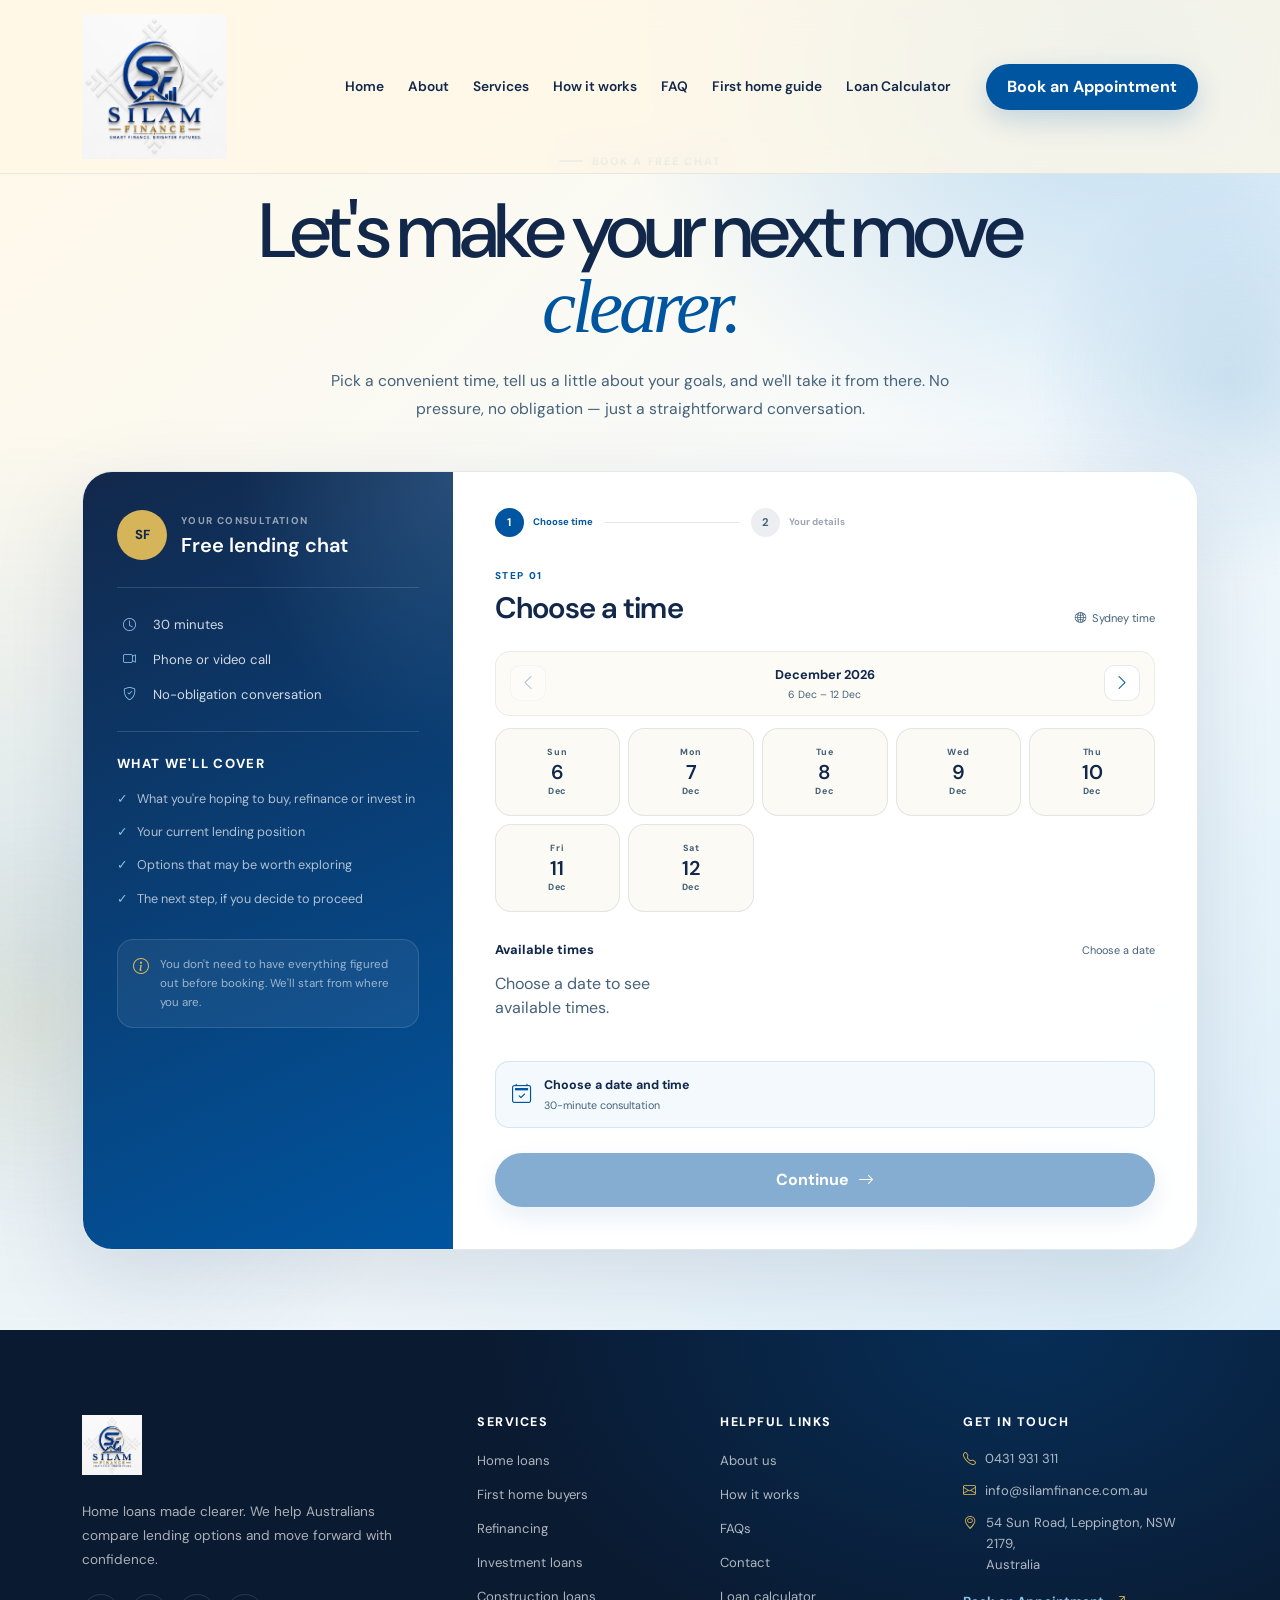
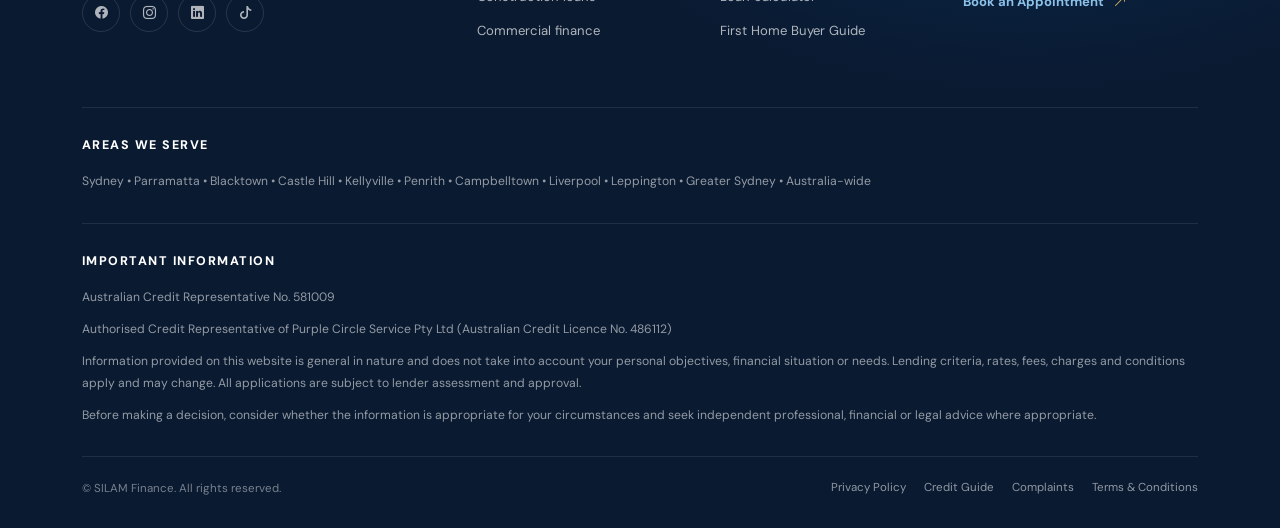
==== commit 12378409: "Update apple-touch-icon and form options" ====
--- a/appointment.html
+++ b/appointment.html
@@ -6,7 +6,7 @@
     <meta name="description" content="Book a free consultation with SILAM Finance. Choose an available time and tell us how we can help.">
     <title>Book a Free Chat | SILAM Finance</title>
     <link rel="icon" type="image/jpeg" href="Images/logo.jpeg">
-    <link rel="apple-touch-icon" href="title.png">
+    <link rel="apple-touch-icon" href="Images/logo.jpeg">
     <link rel="preconnect" href="https://fonts.googleapis.com">
     <link rel="preconnect" href="https://fonts.gstatic.com" crossorigin>
     <link href="https://fonts.googleapis.com/css2?family=DM+Sans:wght@400;500;600;700&display=swap" rel="stylesheet">
@@ -118,11 +118,14 @@
                                     <div class="col-12"><label for="reason">What can we help with?</label>
                                         <select id="reason" name="reason" class="form-select" required>
                                             <option value="" selected disabled>Select an option</option>
-                                            <option>Buying my first home</option><option>Buying another home</option>
-                                            <option>Refinancing</option><option>Investment lending</option>
-                                            <option>Construction lending</option>
-                                            <option>Commercial lending</option>
-                                            <option>I'm not sure yet</option></select>
+                                            <option value="Buying my first home">Buying my first home</option>
+                                            <option value="Buying another home">Buying another home</option>
+                                            <option value="Refinancing">Refinancing</option>
+                                            <option value="Investment lending">Investment lending</option>
+                                            <option value="Construction lending">Construction lending</option>
+                                            <option value="Commercial lending">Commercial lending</option>
+                                            <option value="I'm not sure yet">I'm not sure yet</option>
+                                        </select>
                                         </div>
                                     <div class="col-12"><label for="message">Anything you'd like us to know? <span>Optional</span></label>
                                         <textarea id="message" name="message" class="form-control" rows="4" placeholder="For example, tell us where you are in the process or what you'd like to discuss."></textarea>
@@ -147,7 +150,7 @@
                                 </i><strong id="successSlot">—</strong>
                             </div>
                             <p class="confirmation-code" id="confirmationCode"></p>
-                            <a href="home.html" class="text-link">Back to SILAM Finance <i class="bi bi-arrow-right"></i></a>
+                            <a href="index.html" class="text-link">Back to SILAM Finance <i class="bi bi-arrow-right"></i></a>
                         </div>
                     </form>
                 </section>
@@ -205,7 +208,7 @@
     <h4>Important information</h4>
     <p>Australian Credit Representative No. 581009</p>
     <p>Authorised Credit Representative of Purple Circle Service Pty Ltd (Australian Credit Licence No. 486112)</p>
-    <p>Information provided on this website is general in nature and does not take into account your personal objectives, financial situation or needs. Lending criteria, rates, fees,charges and conditions apply and may change. All applications are subject to lender assessment and approval.</p>
+    <p>Information provided on this website is general in nature and does not take into account your personal objectives, financial situation or needs. Lending criteria, rates, fees, charges and conditions apply and may change. All applications are subject to lender assessment and approval.</p>
     <p>Before making a decision, consider whether the information is appropriate for your circumstances and seek independent professional, financial or legal advice where appropriate.</p>
 </div>
 <div class="footer-bottom">
@@ -219,9 +222,7 @@
 </div>
 </div>
 </footer>
-    <script src="https://cdn.jsdelivr.net/npm/bootstrap@5.3.3/dist/js/bootstrap.bundle.min.js">
-    </script>
-    <script src="scripts/appointment.js">
-    </script>
+    <script src="https://cdn.jsdelivr.net/npm/bootstrap@5.3.3/dist/js/bootstrap.bundle.min.js"></script>
+    <script src="scripts/appointment.js"></script>
 </body>
 </html>
